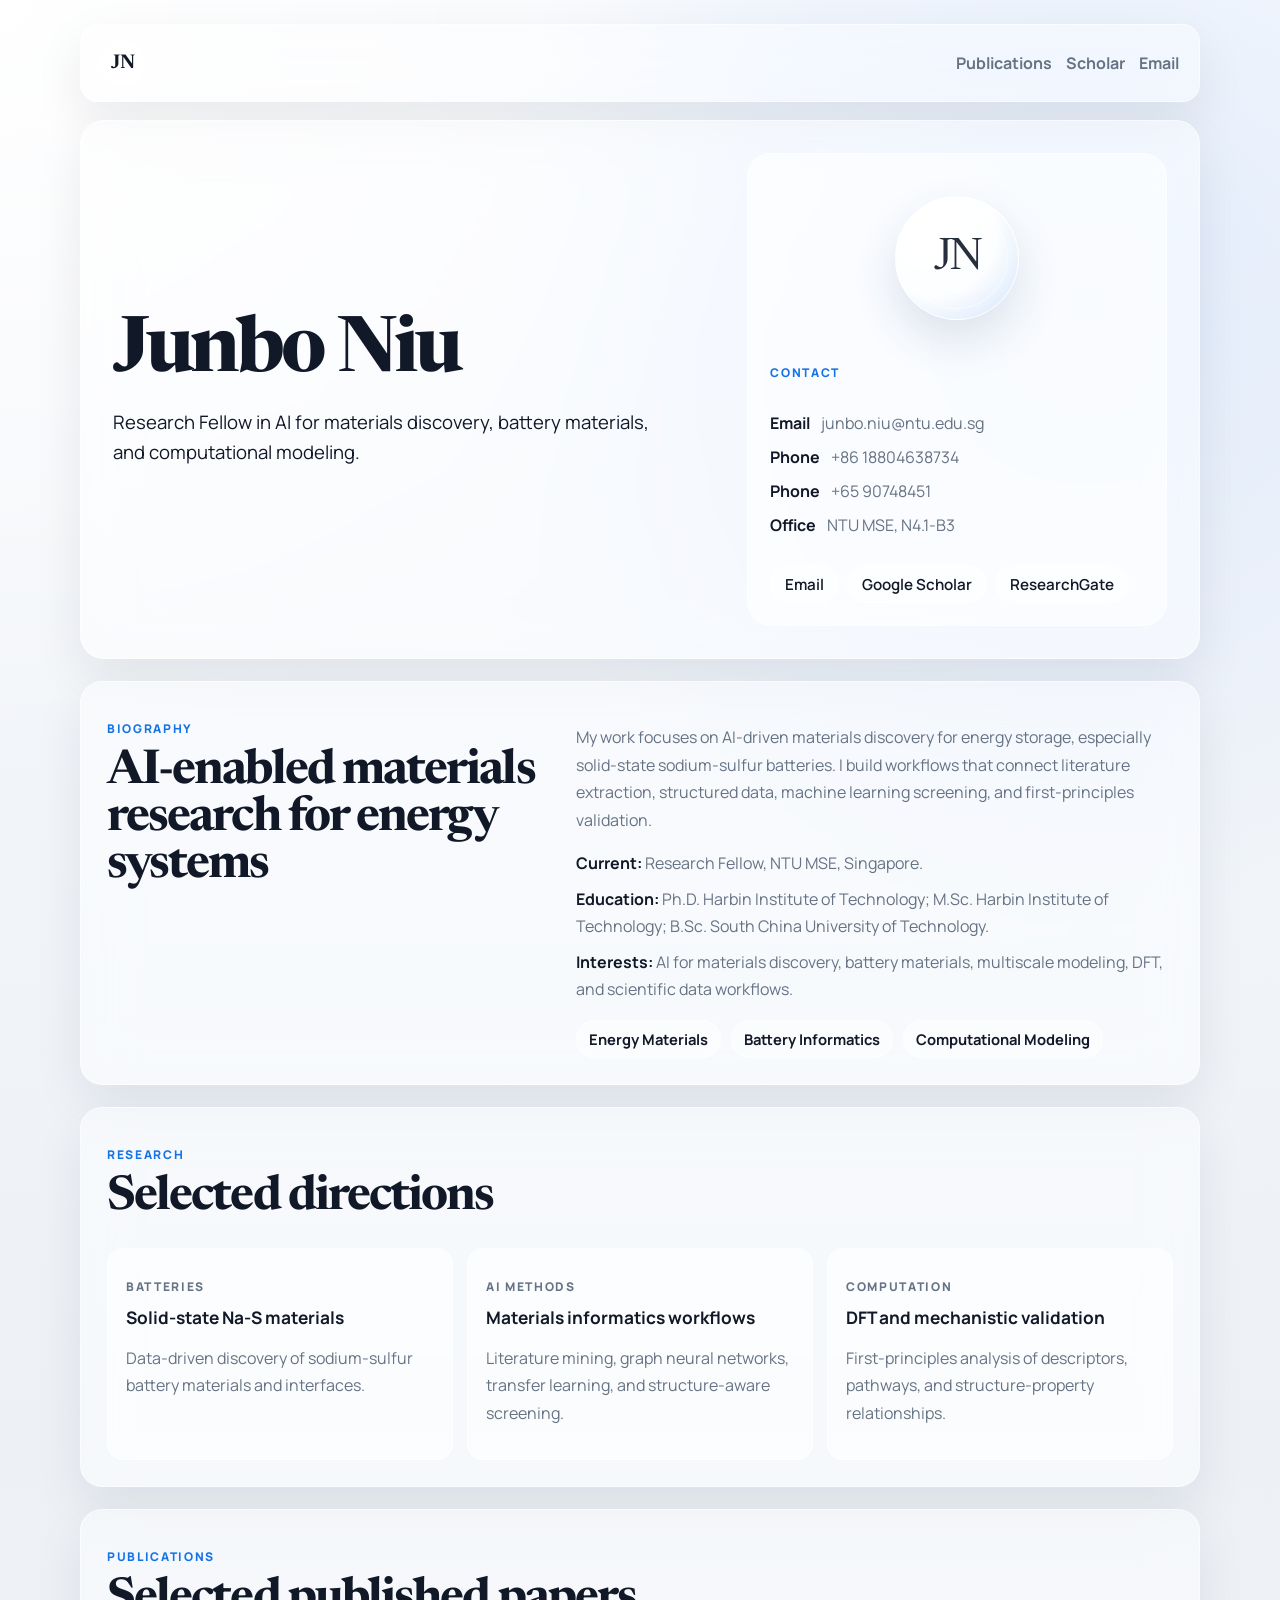
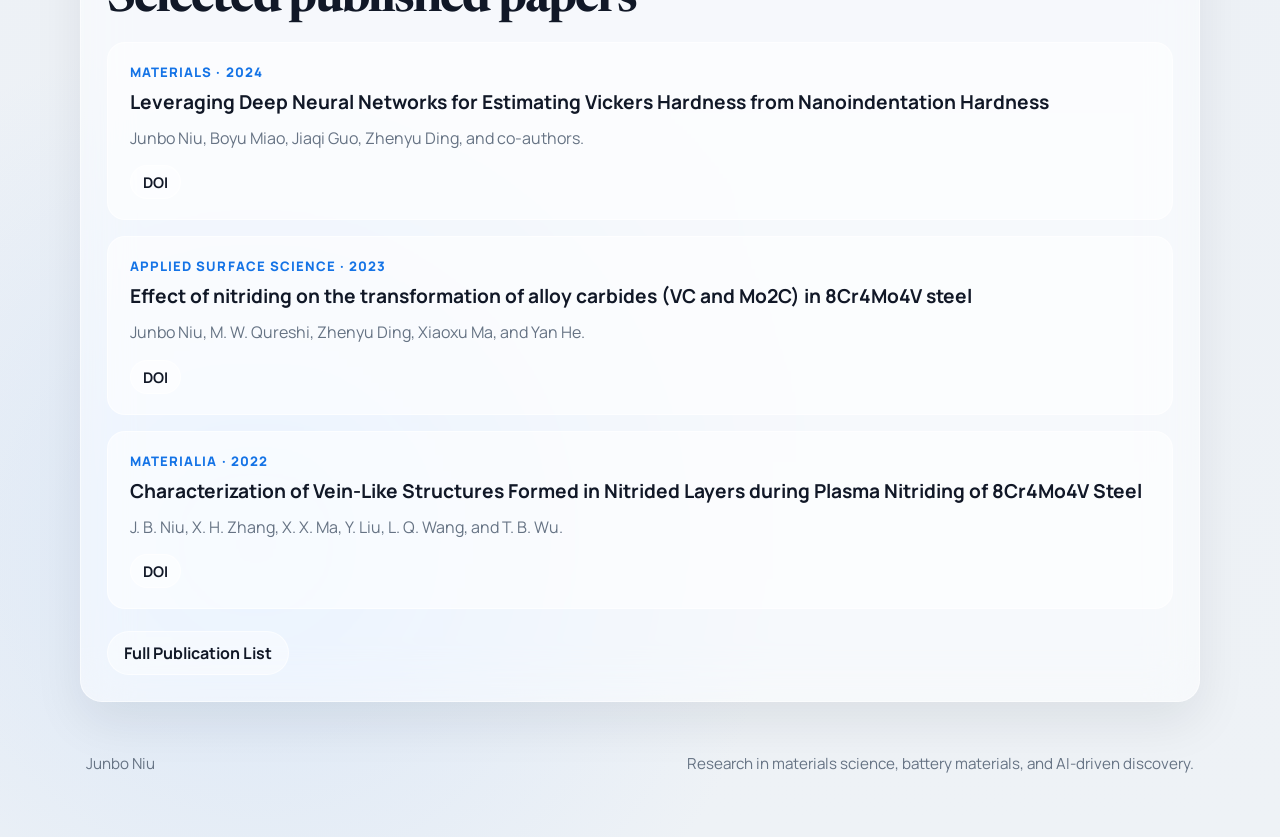
==== index.html @ 0196bc5e "Initial homepage site" ====
<!doctype html>
<html lang="en">
  <head>
    <meta charset="UTF-8" />
    <meta name="viewport" content="width=device-width, initial-scale=1.0" />
    <title>Junbo Niu</title>
    <meta
      name="description"
      content="Junbo Niu is a materials researcher working on AI for materials discovery, battery materials, multiscale modeling, and data-driven scientific workflows."
    />
    <link rel="preconnect" href="https://fonts.googleapis.com" />
    <link rel="preconnect" href="https://fonts.gstatic.com" crossorigin />
    <link
      href="https://fonts.googleapis.com/css2?family=Manrope:wght@400;500;700;800&family=Newsreader:opsz,wght@6..72,500;6..72,700&display=swap"
      rel="stylesheet"
    />
    <link rel="stylesheet" href="styles.css" />
  </head>
  <body>
    <div class="page-shell">
      <nav class="topbar">
        <a href="index.html" class="brand" aria-label="Junbo Niu home">JN</a>
        <div class="topbar-links">
          <a href="publications.html">Publications</a>
          <a
            href="https://scholar.google.com/citations?user=FhTkiQkAAAAJ&hl=en"
            target="_blank"
            rel="noreferrer"
            >Scholar</a
          >
          <a href="mailto:junbo.niu@ntu.edu.sg">Email</a>
        </div>
      </nav>
      <header class="hero">
        <div class="hero-copy">
          <h1>Junbo Niu</h1>
          <p class="lede">
            Research Fellow in AI for materials discovery, battery materials,
            and computational modeling.
          </p>
        </div>
        <aside class="hero-card">
          <div class="avatar-glass">
            <div class="avatar-core">
              <span>JN</span>
            </div>
          </div>
          <p class="card-label">Contact</p>
          <div class="hero-facts">
            <p><strong>Email</strong> junbo.niu@ntu.edu.sg</p>
            <p><strong>Phone</strong> +86 18804638734</p>
            <p><strong>Phone</strong> +65 90748451</p>
            <p><strong>Office</strong> NTU MSE, N4.1-B3</p>
          </div>
          <div class="profile-links">
            <a href="mailto:junbo.niu@ntu.edu.sg">Email</a>
            <a
              href="https://scholar.google.com/citations?user=FhTkiQkAAAAJ&hl=en"
              target="_blank"
              rel="noreferrer"
              >Google Scholar</a
            >
            <a
              href="https://www.researchgate.net/profile/Niu-Junbo-2?ev=hdr_xprf"
              target="_blank"
              rel="noreferrer"
              >ResearchGate</a
            >
          </div>
        </aside>
      </header>

      <main>
        <section id="about" class="section two-column">
          <div>
            <p class="section-tag">Biography</p>
            <h2>AI-enabled materials research for energy systems</h2>
          </div>
          <div class="section-copy">
            <p>
              My work focuses on AI-driven materials discovery for energy
              storage, especially solid-state sodium-sulfur batteries. I build
              workflows that connect literature extraction, structured data,
              machine learning screening, and first-principles validation.
            </p>
            <div class="profile-summary inline-profile">
              <p>
                <strong>Current:</strong> Research Fellow, NTU MSE, Singapore.
              </p>
              <p>
                <strong>Education:</strong> Ph.D. Harbin Institute of
                Technology; M.Sc. Harbin Institute of Technology; B.Sc. South
                China University of Technology.
              </p>
              <p>
                <strong>Interests:</strong> AI for materials discovery, battery
                materials, multiscale modeling, DFT, and scientific data
                workflows.
              </p>
            </div>
            <div class="mini-facts">
              <span>Energy Materials</span>
              <span>Battery Informatics</span>
              <span>Computational Modeling</span>
            </div>
          </div>
        </section>

        <section id="work" class="section">
          <div class="section-heading">
            <div>
              <p class="section-tag">Research</p>
              <h2>Selected directions</h2>
            </div>
          </div>
          <div class="research-grid">
            <article class="research-card">
              <p class="timeline-label">Batteries</p>
              <h3>Solid-state Na-S materials</h3>
              <p>
                Data-driven discovery of sodium-sulfur battery materials and
                interfaces.
              </p>
            </article>
            <article class="research-card">
              <p class="timeline-label">AI Methods</p>
              <h3>Materials informatics workflows</h3>
              <p>
                Literature mining, graph neural networks, transfer learning,
                and structure-aware screening.
              </p>
            </article>
            <article class="research-card">
              <p class="timeline-label">Computation</p>
              <h3>DFT and mechanistic validation</h3>
              <p>
                First-principles analysis of descriptors, pathways, and
                structure-property relationships.
              </p>
            </article>
          </div>
        </section>

        <section class="section">
          <p class="section-tag">Publications</p>
          <h2>Selected published papers</h2>
          <div class="publication-list">
            <article class="publication-item">
              <p class="publication-meta">Materials · 2024</p>
              <h3>
                Leveraging Deep Neural Networks for Estimating Vickers Hardness
                from Nanoindentation Hardness
              </h3>
              <p class="publication-authors">
                Junbo Niu, Boyu Miao, Jiaqi Guo, Zhenyu Ding, and co-authors.
              </p>
              <div class="paper-links">
                <a
                  href="https://doi.org/10.3390/ma17010148"
                  target="_blank"
                  rel="noreferrer"
                  >DOI</a
                >
              </div>
            </article>
            <article class="publication-item">
              <p class="publication-meta">Applied Surface Science · 2023</p>
              <h3>
                Effect of nitriding on the transformation of alloy carbides
                (VC and Mo2C) in 8Cr4Mo4V steel
              </h3>
              <p class="publication-authors">
                Junbo Niu, M. W. Qureshi, Zhenyu Ding, Xiaoxu Ma, and Yan He.
              </p>
              <div class="paper-links">
                <a
                  href="https://doi.org/10.1016/j.apsusc.2022.155561"
                  target="_blank"
                  rel="noreferrer"
                  >DOI</a
                >
              </div>
            </article>
            <article class="publication-item">
              <p class="publication-meta">Materialia · 2022</p>
              <h3>
                Characterization of Vein-Like Structures Formed in Nitrided
                Layers during Plasma Nitriding of 8Cr4Mo4V Steel
              </h3>
              <p class="publication-authors">
                J. B. Niu, X. H. Zhang, X. X. Ma, Y. Liu, L. Q. Wang, and T. B.
                Wu.
              </p>
              <div class="paper-links">
                <a
                  href="https://doi.org/10.1016/j.mtla.2022.101378"
                  target="_blank"
                  rel="noreferrer"
                  >DOI</a
                >
              </div>
            </article>
          </div>
          <div class="section-actions">
            <a href="publications.html" class="button secondary">Full Publication List</a>
          </div>
        </section>

      </main>

      <footer class="site-footer">
        <p>Junbo Niu</p>
        <p>
          Research in materials science, battery materials, and AI-driven
          discovery.
        </p>
      </footer>
    </div>
  </body>
</html>
---- styles.css ----
:root {
  --bg: #eef2f6;
  --panel: rgba(255, 255, 255, 0.5);
  --card: rgba(255, 255, 255, 0.58);
  --ink: #111827;
  --muted: #667384;
  --accent: #1473e6;
  --accent-soft: rgba(20, 115, 230, 0.12);
  --line: rgba(255, 255, 255, 0.56);
  --shadow: 0 20px 50px rgba(15, 23, 42, 0.08);
}

* {
  box-sizing: border-box;
}

html {
  scroll-behavior: smooth;
}

body {
  margin: 0;
  color: var(--ink);
  font-family: "Manrope", sans-serif;
  background:
    radial-gradient(circle at top left, rgba(255, 255, 255, 0.96), transparent 28%),
    radial-gradient(circle at 85% 12%, rgba(125, 175, 255, 0.16), transparent 26%),
    radial-gradient(circle at 20% 88%, rgba(200, 220, 247, 0.5), transparent 22%),
    linear-gradient(180deg, #f7f9fc, #edf1f6 58%, #eef2f6);
}

.page-shell {
  width: min(1120px, calc(100% - 32px));
  margin: 24px auto 48px;
}

.topbar {
  display: flex;
  align-items: center;
  justify-content: space-between;
  gap: 18px;
  padding: 16px 20px;
  margin-bottom: 18px;
  border: 1px solid var(--line);
  border-radius: 18px;
  background: rgba(255, 255, 255, 0.42);
  backdrop-filter: blur(24px) saturate(140%);
  -webkit-backdrop-filter: blur(24px) saturate(140%);
  box-shadow: var(--shadow);
}

.brand {
  color: var(--ink);
  text-decoration: none;
  font-family: "Newsreader", serif;
  display: inline-flex;
  align-items: center;
  justify-content: center;
  width: 44px;
  height: 44px;
  border-radius: 999px;
  font-size: 1.25rem;
  font-weight: 700;
  background: rgba(255, 255, 255, 0.56);
  border: 1px solid rgba(255, 255, 255, 0.68);
}

.topbar-links {
  display: flex;
  flex-wrap: wrap;
  gap: 14px;
}

.topbar-links a {
  color: var(--muted);
  text-decoration: none;
  font-weight: 700;
  transition: color 140ms ease;
}

.topbar-links a:hover {
  color: var(--ink);
}

.hero,
.section,
.contact-panel {
  border: 1px solid var(--line);
  background: var(--panel);
  backdrop-filter: blur(24px) saturate(140%);
  -webkit-backdrop-filter: blur(24px) saturate(140%);
  box-shadow: var(--shadow);
}

.hero {
  display: grid;
  grid-template-columns: 1.2fr 0.82fr;
  gap: 20px;
  padding: 32px;
  border-radius: 24px;
  min-height: 320px;
}

.compact-hero {
  grid-template-columns: 1fr;
  min-height: auto;
}

.hero-copy {
  align-self: center;
}

.hero-note {
  margin: 14px 0 0;
  color: var(--muted);
  line-height: 1.7;
}

.hero-facts {
  display: grid;
  gap: 10px;
  margin-top: 6px;
}

.hero-facts p {
  margin: 0;
  color: var(--muted);
  line-height: 1.5;
}

.hero-facts strong {
  color: var(--ink);
  font-weight: 700;
  margin-right: 8px;
}

.eyebrow,
.section-tag,
.card-label,
.timeline-label {
  text-transform: uppercase;
  letter-spacing: 0.14em;
  font-size: 0.75rem;
  font-weight: 800;
  color: var(--accent);
}

h1,
h2,
h3 {
  margin: 0;
}

h1,
h2 {
  font-family: "Newsreader", serif;
  line-height: 0.98;
}

h1 {
  font-size: clamp(3rem, 6vw, 4.8rem);
  margin-top: 4px;
  letter-spacing: -0.045em;
}

h2 {
  font-size: clamp(1.9rem, 4vw, 3rem);
  letter-spacing: -0.04em;
}

h3 {
  font-size: 1.2rem;
  margin-bottom: 10px;
}

.lede {
  max-width: 560px;
  margin: 16px 0 0;
  font-size: clamp(1.02rem, 1.9vw, 1.16rem);
  line-height: 1.62;
}

.summary,
.section-copy p,
.research-card p,
.card p,
.contact-panel p {
  color: var(--muted);
  line-height: 1.72;
}

.hero-actions {
  display: flex;
  flex-wrap: wrap;
  gap: 12px;
  margin-top: 24px;
}

.button {
  display: inline-flex;
  align-items: center;
  justify-content: center;
  min-height: 44px;
  padding: 0 16px;
  border-radius: 999px;
  text-decoration: none;
  font-weight: 700;
  border: 1px solid transparent;
  transition: transform 140ms ease, background 140ms ease, border-color 140ms ease;
}

.button:hover {
  transform: translateY(-1px);
}

.button.primary {
  color: white;
  background: rgba(17, 24, 39, 0.92);
}

.button.secondary {
  color: var(--ink);
  background: rgba(255, 255, 255, 0.44);
  border-color: rgba(255, 255, 255, 0.62);
}

.profile-links,
.contact-links {
  display: flex;
  flex-wrap: wrap;
  gap: 8px;
  margin-top: 16px;
}

.profile-links a,
.contact-links a {
  display: inline-flex;
  align-items: center;
  justify-content: center;
  min-height: 38px;
  padding: 0 14px;
  border-radius: 999px;
  color: var(--ink);
  text-decoration: none;
  font-weight: 600;
  background: rgba(255, 255, 255, 0.48);
  border: 1px solid rgba(255, 255, 255, 0.62);
  font-size: 0.95rem;
}

.hero-card,
.card,
.contact-panel {
  border-radius: 24px;
}

.hero-card {
  align-self: stretch;
  padding: 22px;
  border: 1px solid rgba(255, 255, 255, 0.62);
  background: var(--card);
  display: flex;
  flex-direction: column;
  justify-content: center;
  gap: 12px;
}

.hero-card ul {
  margin: 18px 0 0;
  padding-left: 18px;
  line-height: 1.9;
  color: var(--muted);
}

.avatar-glass {
  display: grid;
  place-items: center;
  min-height: 164px;
}

.avatar-core {
  position: relative;
  display: grid;
  place-items: center;
  width: 124px;
  height: 124px;
  border-radius: 50%;
  background:
    radial-gradient(circle at 30% 30%, rgba(255, 255, 255, 0.92), rgba(255, 255, 255, 0.26) 52%, rgba(20, 115, 230, 0.18)),
    linear-gradient(180deg, rgba(255, 255, 255, 0.7), rgba(255, 255, 255, 0.2));
  border: 1px solid rgba(255, 255, 255, 0.75);
  box-shadow:
    inset 0 1px 0 rgba(255, 255, 255, 0.85),
    0 20px 45px rgba(35, 71, 122, 0.14);
}

.avatar-core::after {
  content: "";
  position: absolute;
  inset: 10px;
  border-radius: 50%;
  border: 1px solid rgba(255, 255, 255, 0.55);
}

.avatar-core span {
  position: relative;
  z-index: 1;
  font-family: "Newsreader", serif;
  font-size: 2.8rem;
  letter-spacing: -0.06em;
  color: rgba(17, 24, 39, 0.9);
}

.section {
  margin-top: 22px;
  padding: 26px;
  border-radius: 22px;
}

.two-column {
  display: grid;
  grid-template-columns: 0.85fr 1.15fr;
  gap: 28px;
}

.grid.cards {
  display: grid;
  grid-template-columns: repeat(3, minmax(0, 1fr));
  gap: 18px;
  margin-top: 24px;
}

.card {
  padding: 20px;
  background: var(--card);
  border: 1px solid rgba(255, 255, 255, 0.62);
  box-shadow: inset 0 1px 0 rgba(255, 255, 255, 0.5);
}

.section-heading {
  margin-bottom: 26px;
}

.research-grid {
  display: grid;
  grid-template-columns: repeat(3, minmax(0, 1fr));
  gap: 14px;
}

.research-card {
  padding: 16px 18px;
  border-radius: 16px;
  border: 1px solid rgba(255, 255, 255, 0.62);
  background: var(--card);
}

.research-card h3 {
  font-size: 1.08rem;
  margin-bottom: 6px;
}

.research-card .timeline-label {
  margin-bottom: 8px;
}

.split-band {
  display: grid;
  grid-template-columns: 0.8fr 1.2fr;
  gap: 24px;
  align-items: start;
}

.compact-band h2 {
  max-width: 340px;
}

.keyword-cloud {
  display: flex;
  flex-wrap: wrap;
  gap: 10px;
}

.keyword-cloud span {
  padding: 10px 14px;
  border-radius: 999px;
  background: var(--card);
  border: 1px solid rgba(255, 255, 255, 0.62);
  color: var(--muted);
  font-weight: 700;
}

.mini-facts {
  display: flex;
  flex-wrap: wrap;
  gap: 10px;
  margin-top: 18px;
}

.mini-facts span {
  padding: 8px 12px;
  border-radius: 999px;
  background: rgba(255, 255, 255, 0.46);
  color: var(--ink);
  font-weight: 700;
  font-size: 0.92rem;
  border: 1px solid rgba(255, 255, 255, 0.62);
}

.publication-list {
  display: grid;
  gap: 16px;
  margin-top: 18px;
}

.publication-item {
  padding: 20px 22px;
  border-radius: 18px;
  border: 1px solid rgba(255, 255, 255, 0.62);
  background: var(--card);
}

.paper-links {
  display: flex;
  flex-wrap: wrap;
  gap: 10px;
  margin-top: 14px;
}

.paper-links a {
  display: inline-flex;
  align-items: center;
  min-height: 34px;
  padding: 0 12px;
  border-radius: 999px;
  background: rgba(255, 255, 255, 0.46);
  border: 1px solid rgba(255, 255, 255, 0.62);
  color: var(--ink);
  text-decoration: none;
  font-size: 0.92rem;
  font-weight: 700;
}

.detail-list {
  margin: 0;
  padding-left: 20px;
  color: var(--muted);
  line-height: 1.8;
}

.detail-list strong {
  color: var(--ink);
}

.profile-summary {
  max-width: 760px;
}

.inline-profile {
  margin-top: 16px;
}

.profile-summary p {
  margin: 0 0 10px;
  color: var(--muted);
  line-height: 1.65;
}

.profile-summary strong {
  color: var(--ink);
}

.publication-meta {
  margin: 0 0 8px;
  color: var(--accent);
  font-size: 0.82rem;
  font-weight: 800;
  letter-spacing: 0.08em;
  text-transform: uppercase;
}

.publication-authors {
  margin: 8px 0 0;
  color: var(--muted);
  line-height: 1.64;
}

.contact-panel {
  margin-top: 22px;
  padding: 26px;
}

.section-actions {
  margin-top: 22px;
}

.site-footer {
  display: flex;
  justify-content: space-between;
  gap: 20px;
  margin-top: 18px;
  padding: 18px 6px 0;
  color: var(--muted);
  font-size: 0.95rem;
}

@media (max-width: 860px) {
  .hero,
  .two-column,
  .split-band,
  .grid.cards,
  .research-grid {
    grid-template-columns: 1fr;
  }

  .topbar,
  .site-footer {
    flex-direction: column;
    align-items: flex-start;
  }

  .hero {
    padding: 24px;
  }

  .avatar-glass {
    min-height: 150px;
  }

  .avatar-core {
    width: 116px;
    height: 116px;
  }

  .section,
  .contact-panel {
    padding: 20px;
  }
}
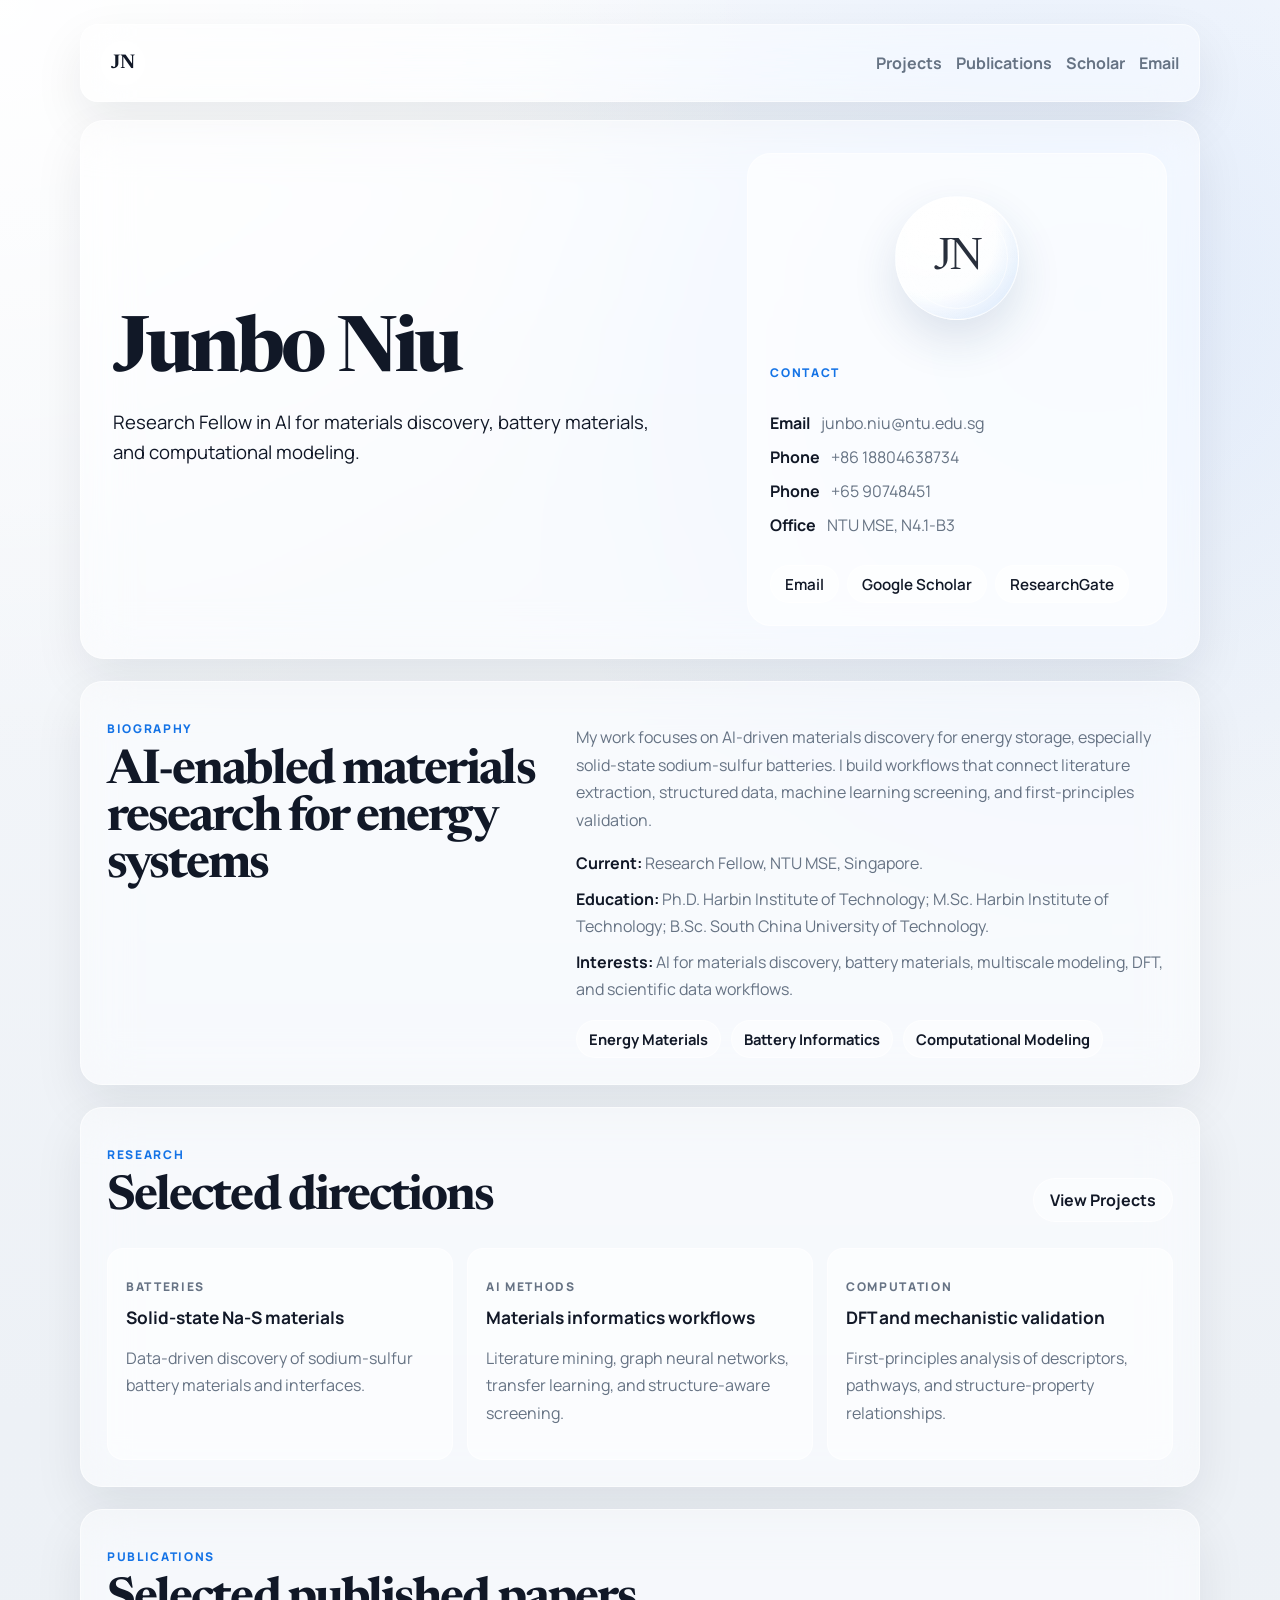
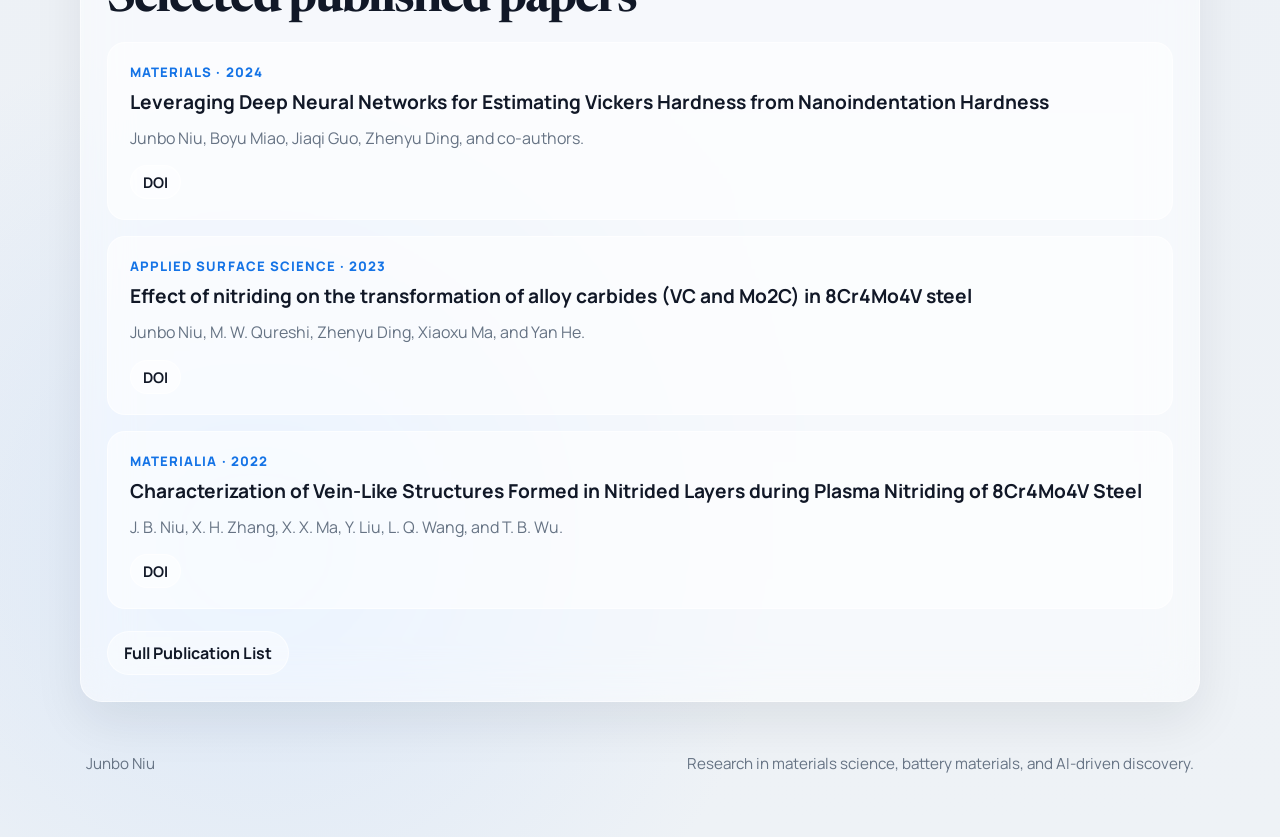
==== commit af75ff27: "Add projects page and favicon" ====
--- a/index.html
+++ b/index.html
@@ -8,6 +8,7 @@
       name="description"
       content="Junbo Niu is a materials researcher working on AI for materials discovery, battery materials, multiscale modeling, and data-driven scientific workflows."
     />
+    <link rel="icon" href="favicon.svg" type="image/svg+xml" />
     <link rel="preconnect" href="https://fonts.googleapis.com" />
     <link rel="preconnect" href="https://fonts.gstatic.com" crossorigin />
     <link
@@ -21,6 +22,7 @@
       <nav class="topbar">
         <a href="index.html" class="brand" aria-label="Junbo Niu home">JN</a>
         <div class="topbar-links">
+          <a href="projects.html">Projects</a>
           <a href="publications.html">Publications</a>
           <a
             href="https://scholar.google.com/citations?user=FhTkiQkAAAAJ&hl=en"
@@ -112,6 +114,7 @@
               <p class="section-tag">Research</p>
               <h2>Selected directions</h2>
             </div>
+            <a href="projects.html" class="button secondary">View Projects</a>
           </div>
           <div class="research-grid">
             <article class="research-card">
--- a/styles.css
+++ b/styles.css
@@ -338,6 +338,10 @@
 }
 
 .section-heading {
+  display: flex;
+  align-items: end;
+  justify-content: space-between;
+  gap: 18px;
   margin-bottom: 26px;
 }
 
@@ -451,6 +455,24 @@
   color: var(--ink);
 }
 
+.project-list {
+  display: grid;
+  gap: 16px;
+  margin-top: 12px;
+}
+
+.project-item {
+  padding: 22px;
+  border-radius: 18px;
+  border: 1px solid rgba(255, 255, 255, 0.62);
+  background: var(--card);
+}
+
+.project-item p {
+  color: var(--muted);
+  line-height: 1.7;
+}
+
 .profile-summary {
   max-width: 760px;
 }
@@ -518,6 +540,11 @@
     align-items: flex-start;
   }
 
+  .section-heading {
+    align-items: flex-start;
+    flex-direction: column;
+  }
+
   .hero {
     padding: 24px;
   }
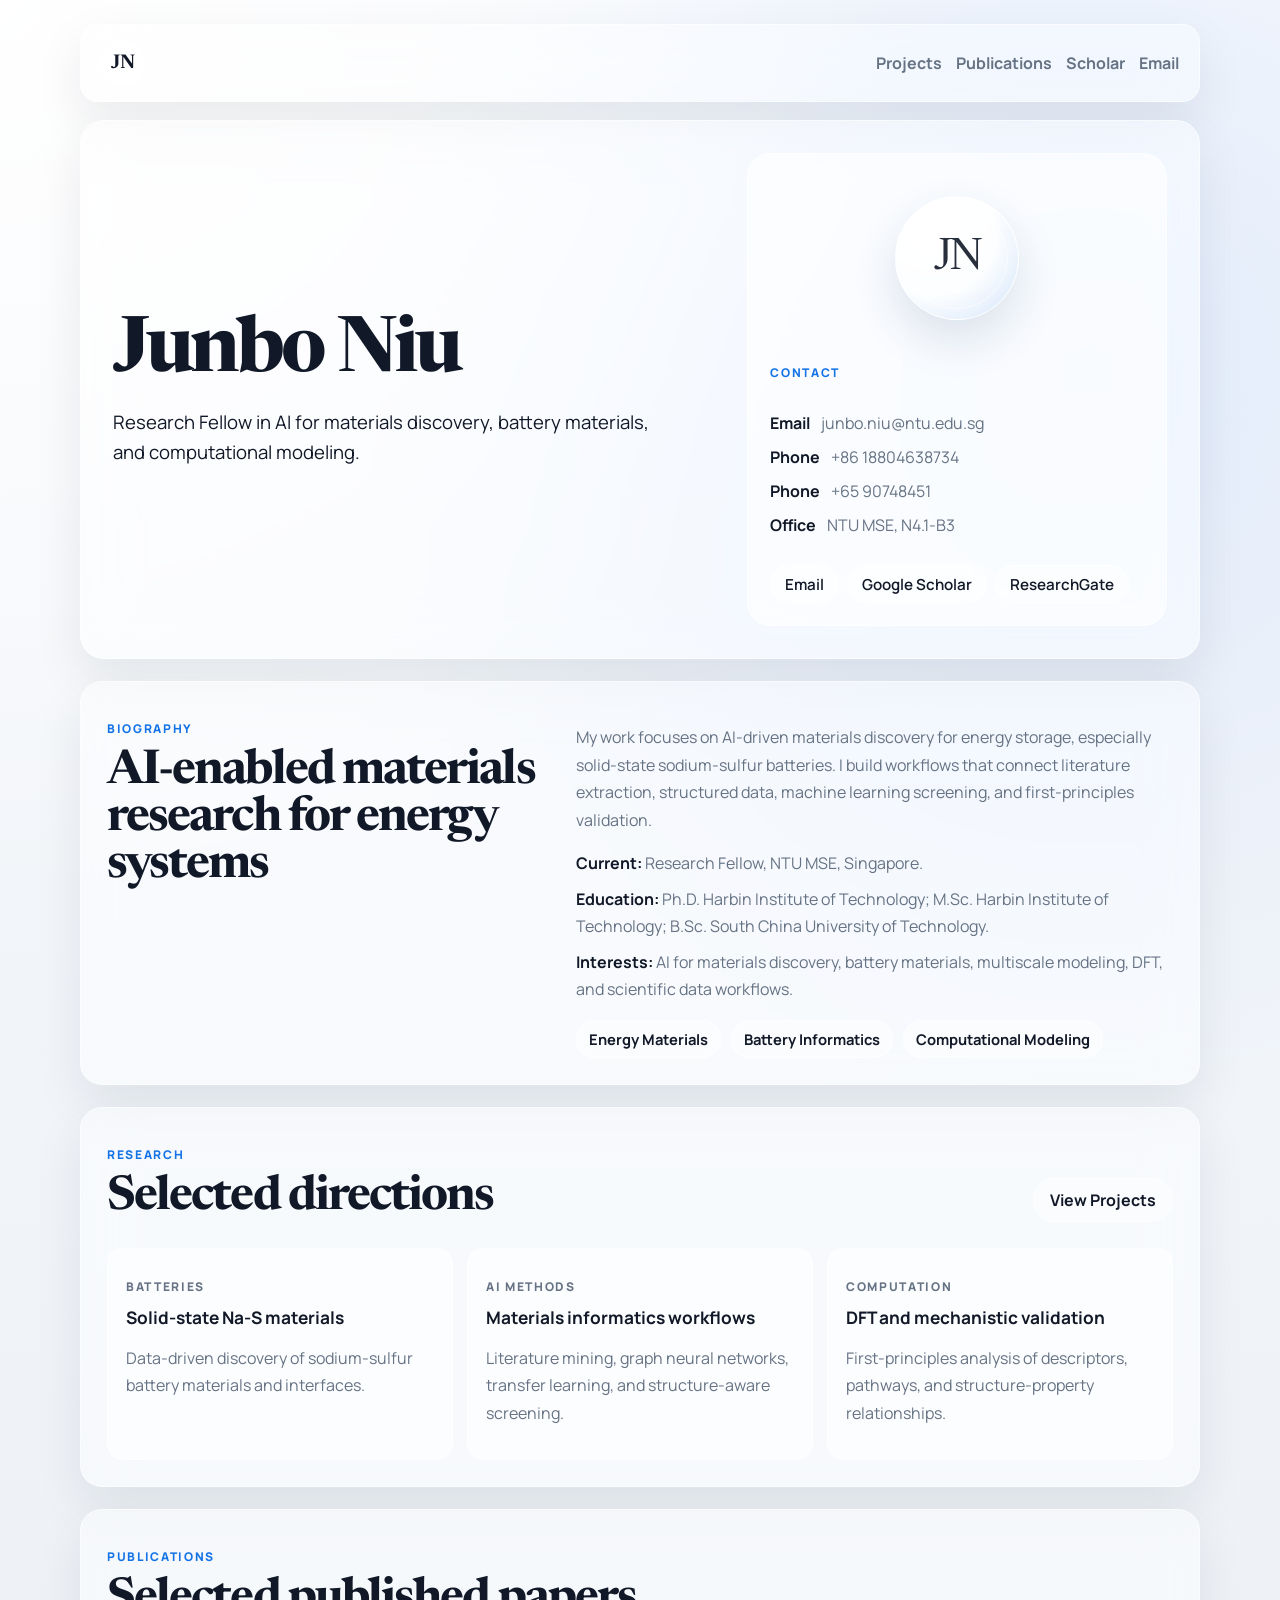
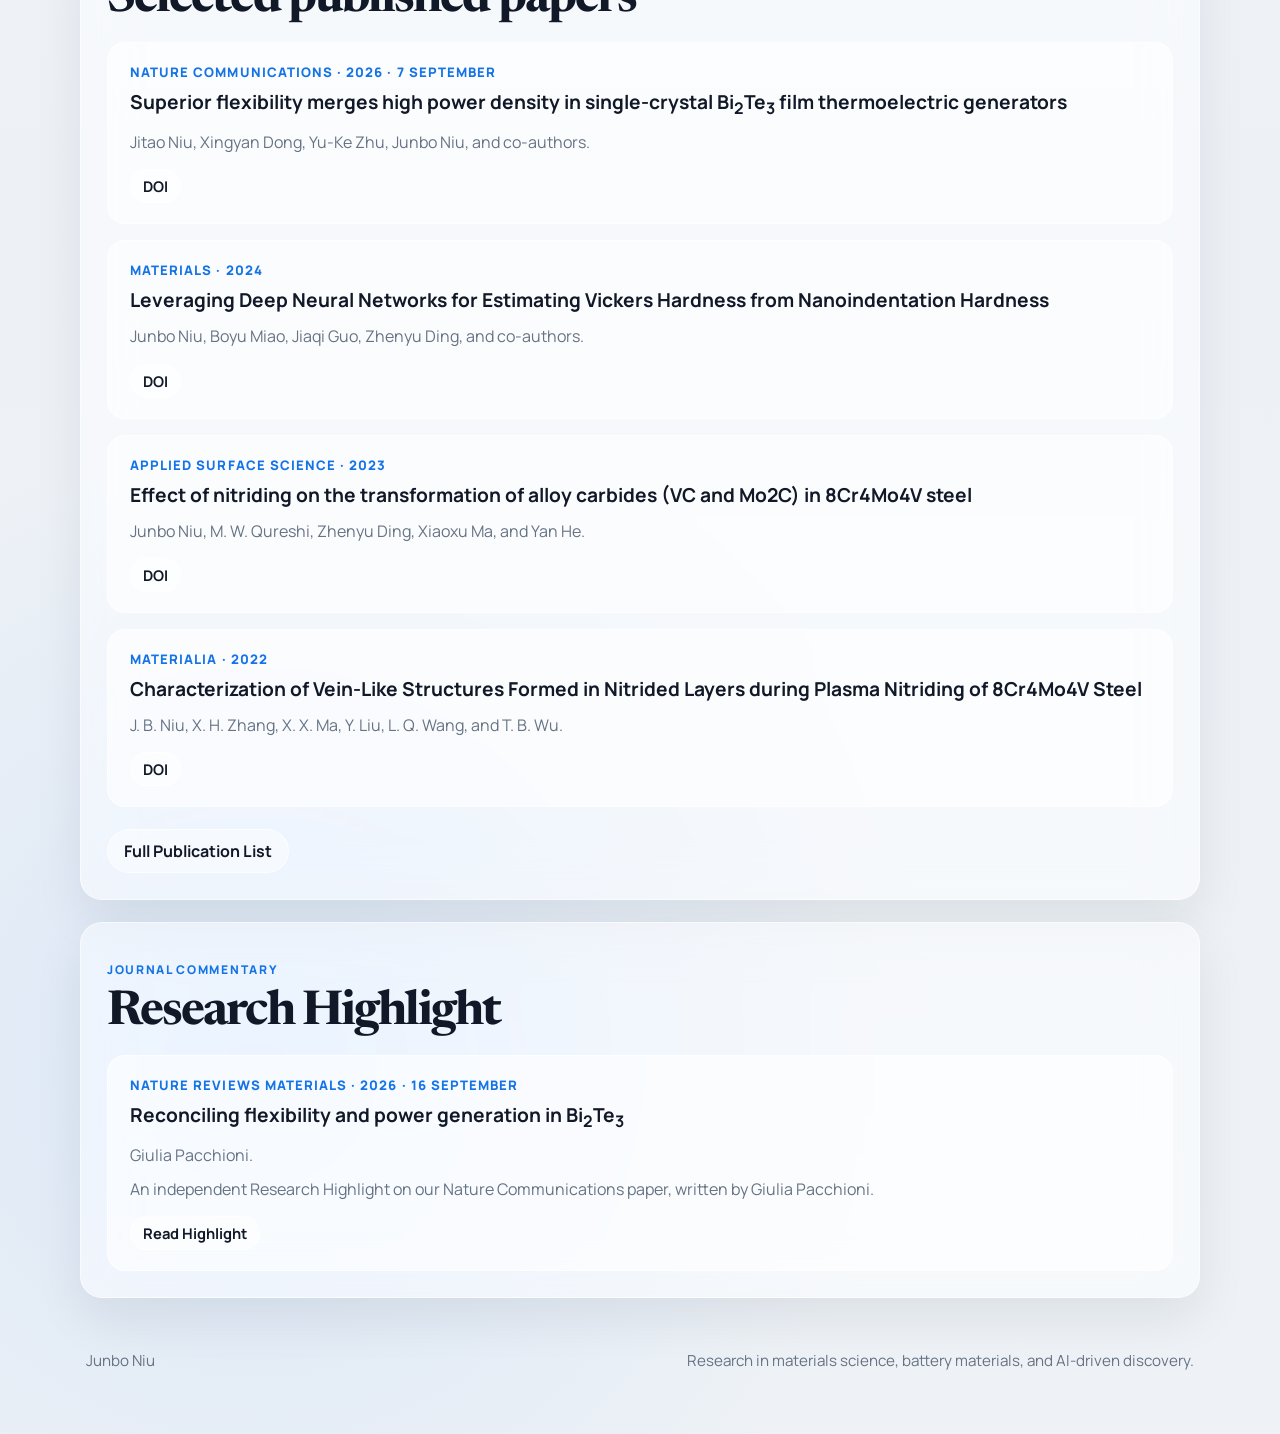
==== commit b1e9b4de: "docs: sync published Bi2Te3 paper metadata" ====
--- a/index.html
+++ b/index.html
@@ -149,6 +149,24 @@
           <h2>Selected published papers</h2>
           <div class="publication-list">
             <article class="publication-item">
+              <p class="publication-meta">Nature Communications · 2026 · 7 September</p>
+              <h3>
+                Superior flexibility merges high power density in single-crystal
+                Bi<sub>2</sub>Te<sub>3</sub> film thermoelectric generators
+              </h3>
+              <p class="publication-authors">
+                Jitao Niu, Xingyan Dong, Yu-Ke Zhu, Junbo Niu, and co-authors.
+              </p>
+              <div class="paper-links">
+                <a
+                  href="https://doi.org/10.1038/s41467-026-77574-1"
+                  target="_blank"
+                  rel="noreferrer"
+                  >DOI</a
+                >
+              </div>
+            </article>
+            <article class="publication-item">
               <p class="publication-meta">Materials · 2024</p>
               <h3>
                 Leveraging Deep Neural Networks for Estimating Vickers Hardness
@@ -206,6 +224,33 @@
           </div>
           <div class="section-actions">
             <a href="publications.html" class="button secondary">Full Publication List</a>
+          </div>
+        </section>
+
+        <section class="section">
+          <p class="section-tag">Journal Commentary</p>
+          <h2>Research Highlight</h2>
+          <div class="publication-list">
+            <article class="publication-item">
+              <p class="publication-meta">Nature Reviews Materials · 2026 · 16 September</p>
+              <h3>
+                Reconciling flexibility and power generation in
+                Bi<sub>2</sub>Te<sub>3</sub>
+              </h3>
+              <p class="publication-authors">Giulia Pacchioni.</p>
+              <p class="publication-authors">
+                An independent Research Highlight on our Nature Communications
+                paper, written by Giulia Pacchioni.
+              </p>
+              <div class="paper-links">
+                <a
+                  href="https://doi.org/10.1038/s41578-026-00966-8"
+                  target="_blank"
+                  rel="noreferrer"
+                  >Read Highlight</a
+                >
+              </div>
+            </article>
           </div>
         </section>
 
@@ -219,5 +264,10 @@
         </p>
       </footer>
     </div>
+    <script
+      data-goatcounter="https://simonniu.goatcounter.com/count"
+      async
+      src="//gc.zgo.at/count.js"
+    ></script>
   </body>
 </html>
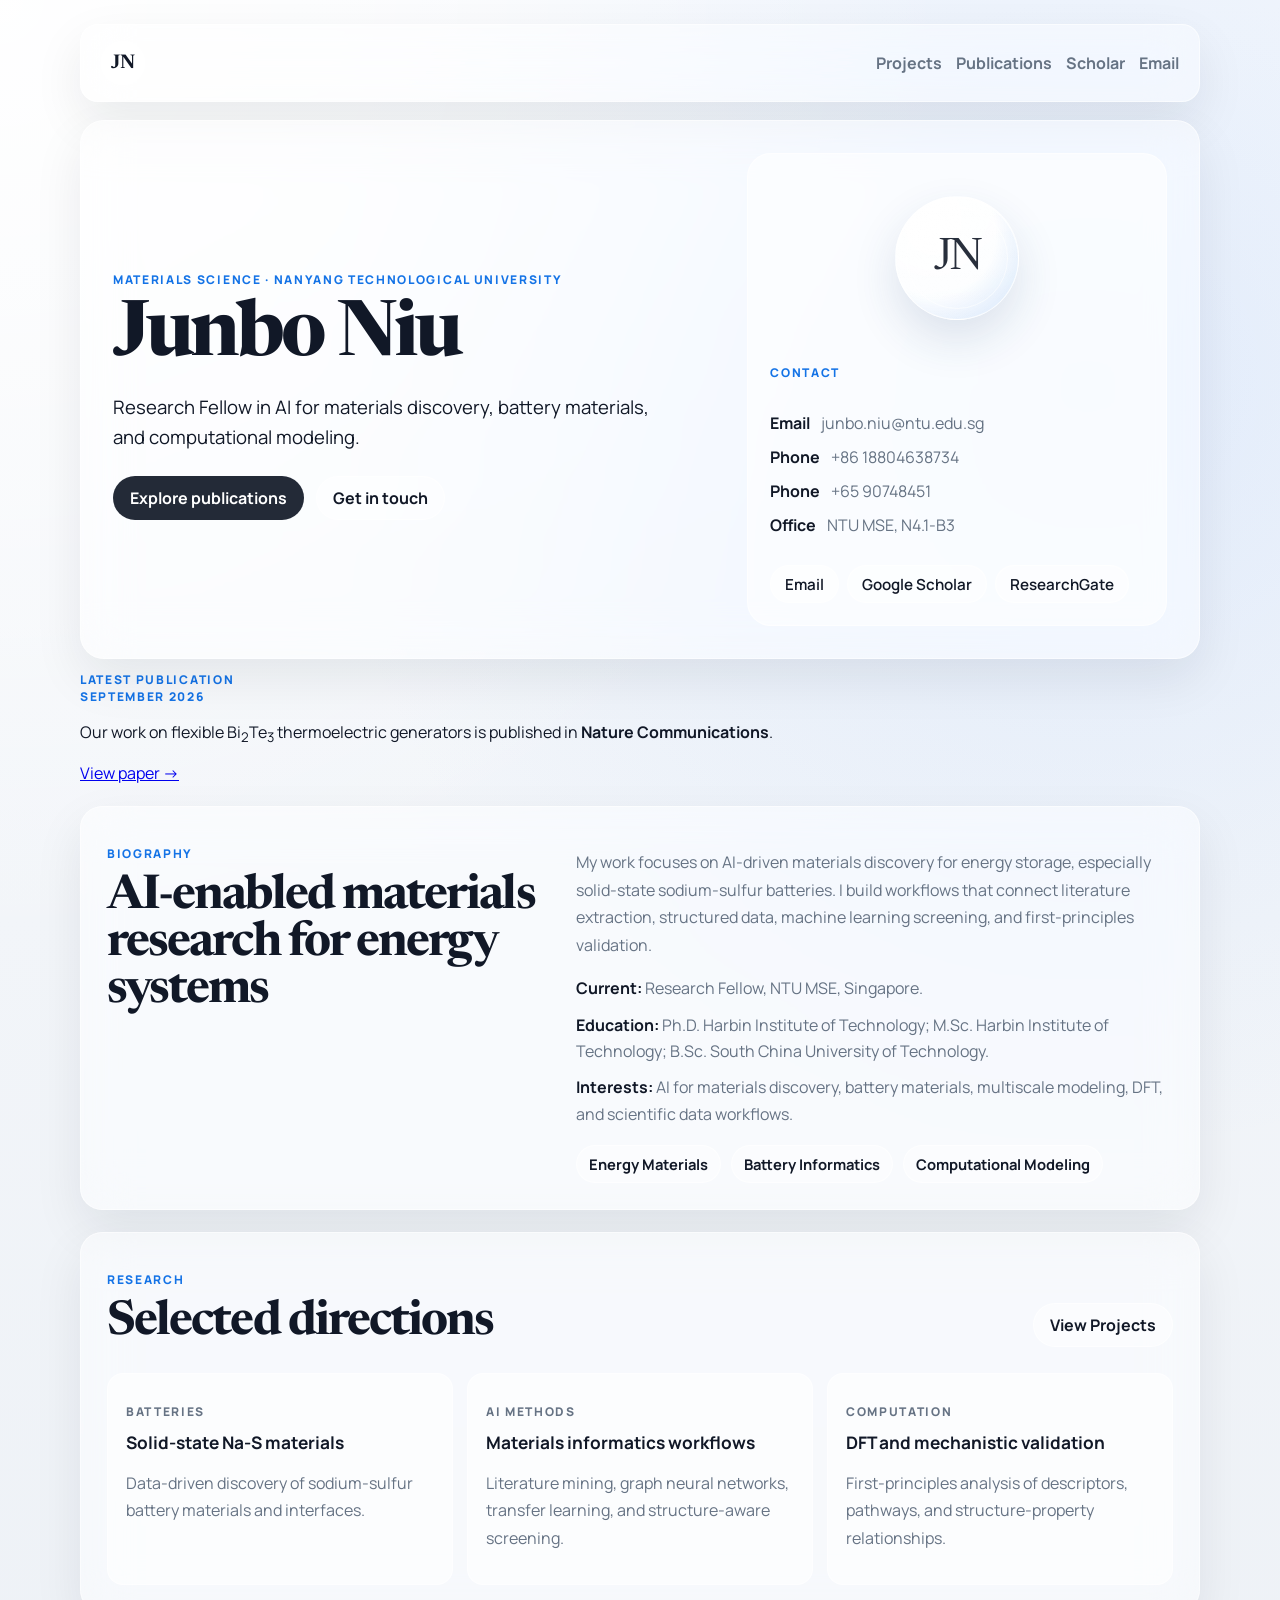
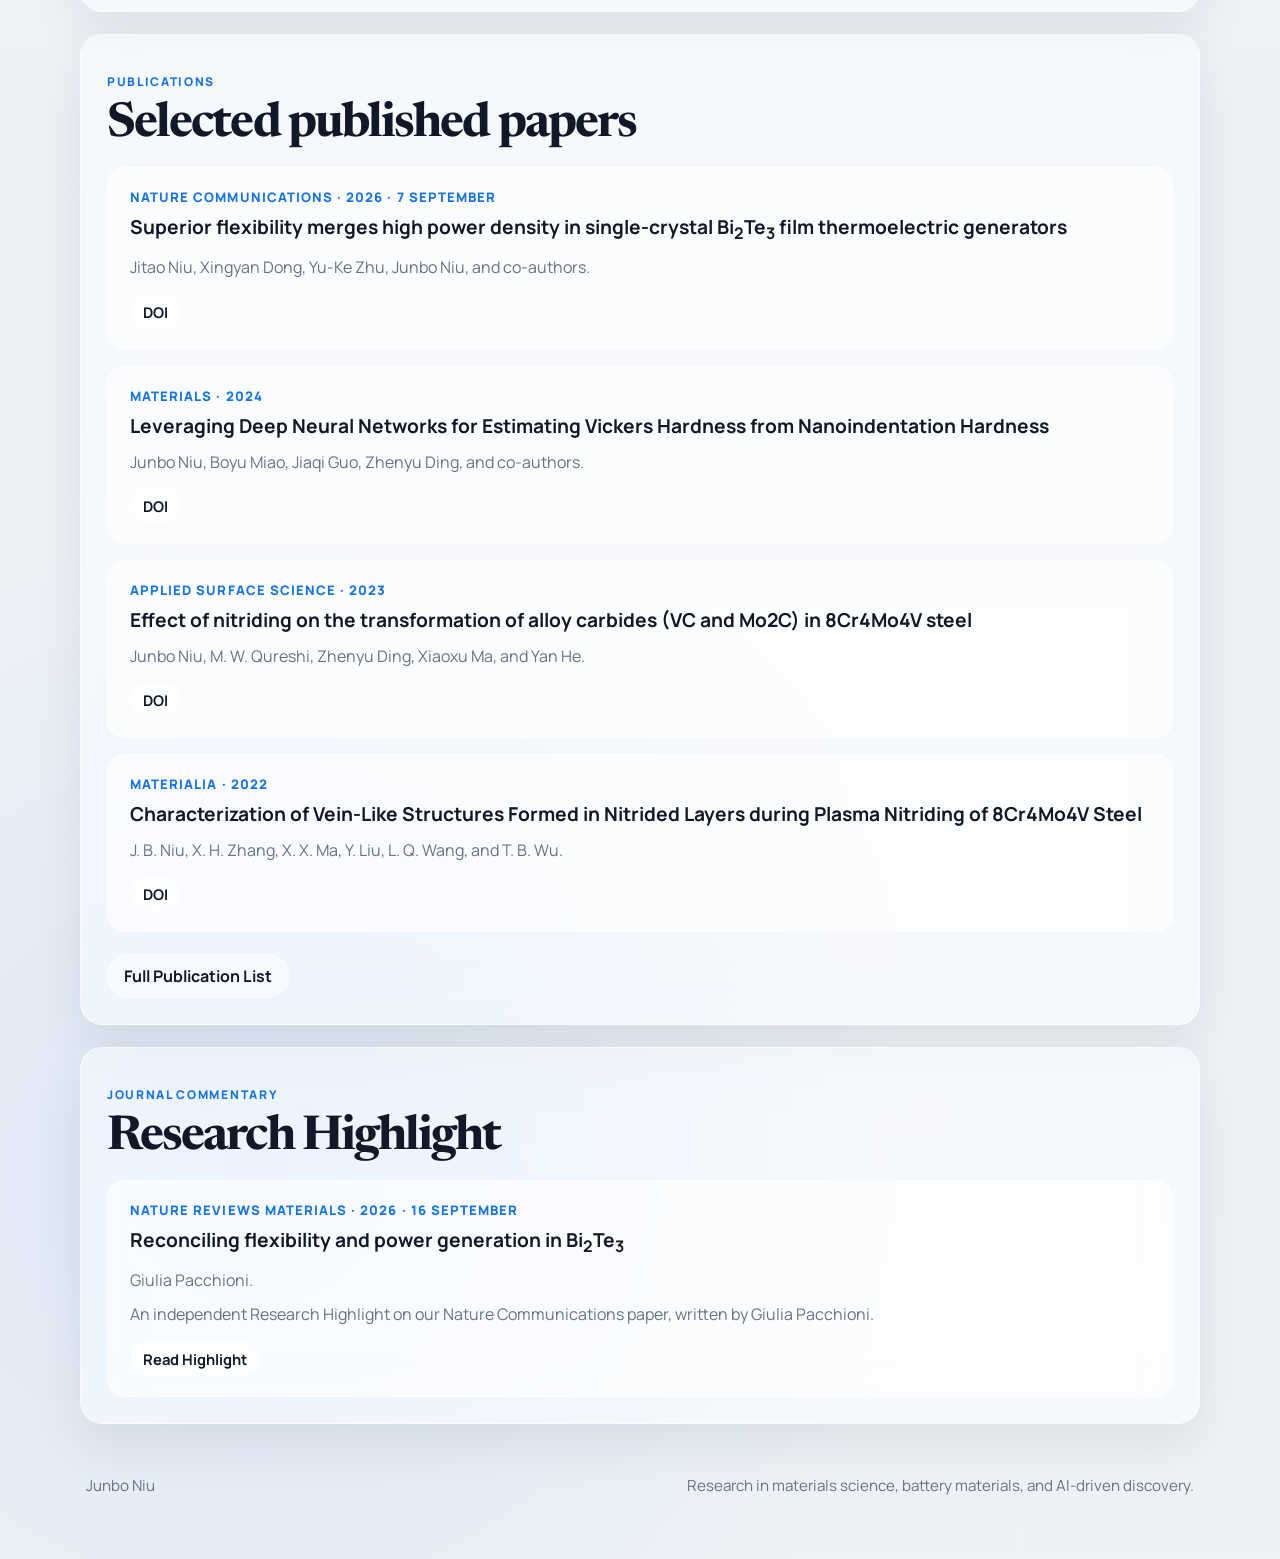
==== commit 419253a6: "style: simplify academic layout and feature latest paper" ====
--- a/index.html
+++ b/index.html
@@ -35,11 +35,16 @@
       </nav>
       <header class="hero">
         <div class="hero-copy">
+          <p class="eyebrow">Materials science · Nanyang Technological University</p>
           <h1>Junbo Niu</h1>
           <p class="lede">
             Research Fellow in AI for materials discovery, battery materials,
             and computational modeling.
           </p>
+          <div class="hero-actions">
+            <a href="publications.html" class="button primary">Explore publications</a>
+            <a href="mailto:junbo.niu@ntu.edu.sg" class="button secondary">Get in touch</a>
+          </div>
         </div>
         <aside class="hero-card">
           <div class="avatar-glass">
@@ -73,6 +78,11 @@
       </header>
 
       <main>
+        <aside class="latest-update" aria-label="Latest publication">
+          <p class="section-tag">Latest publication<br />September 2026</p>
+          <p>Our work on flexible Bi<sub>2</sub>Te<sub>3</sub> thermoelectric generators is published in <strong>Nature Communications</strong>.</p>
+          <a href="publications.html#bi2te3-2026">View paper &rarr;</a>
+        </aside>
         <section id="about" class="section two-column">
           <div>
             <p class="section-tag">Biography</p>
@@ -148,7 +158,7 @@
           <p class="section-tag">Publications</p>
           <h2>Selected published papers</h2>
           <div class="publication-list">
-            <article class="publication-item">
+            <article class="publication-item" id="bi2te3-2026">
               <p class="publication-meta">Nature Communications · 2026 · 7 September</p>
               <h3>
                 Superior flexibility merges high power density in single-crystal
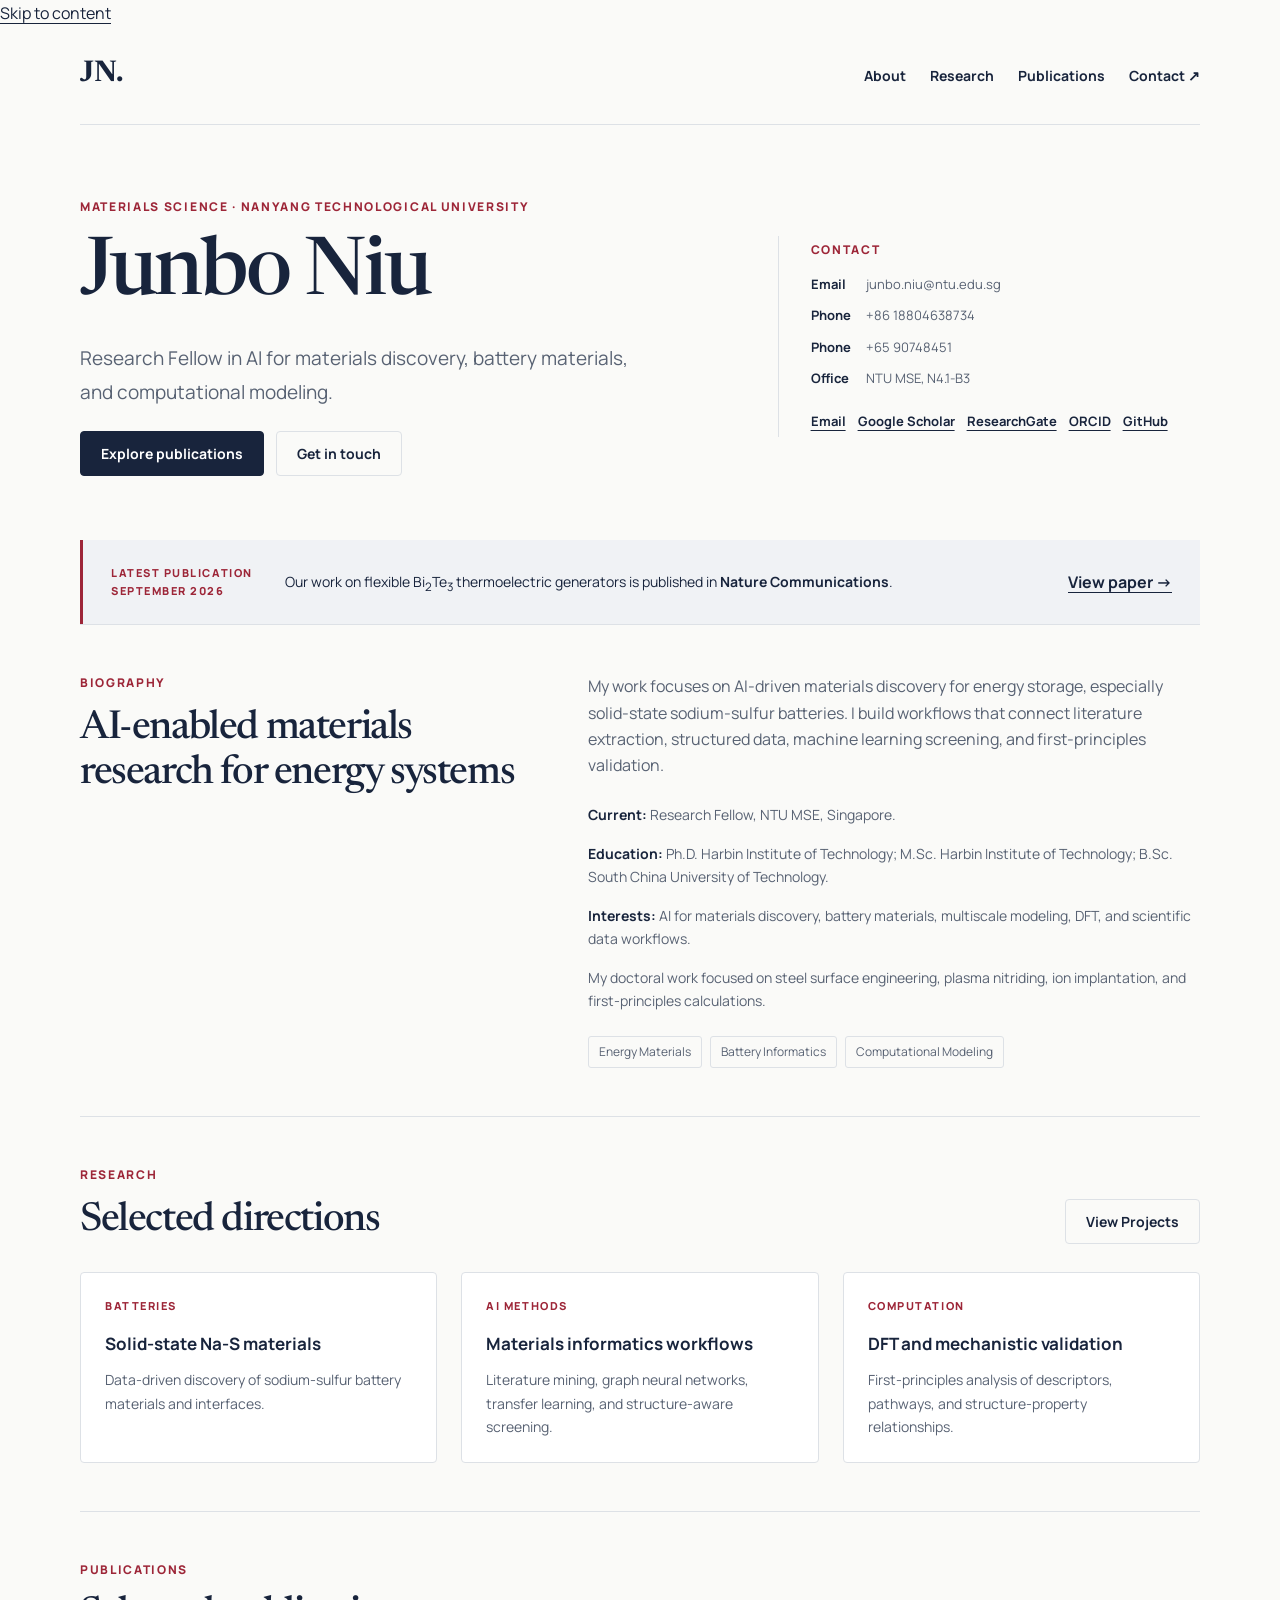
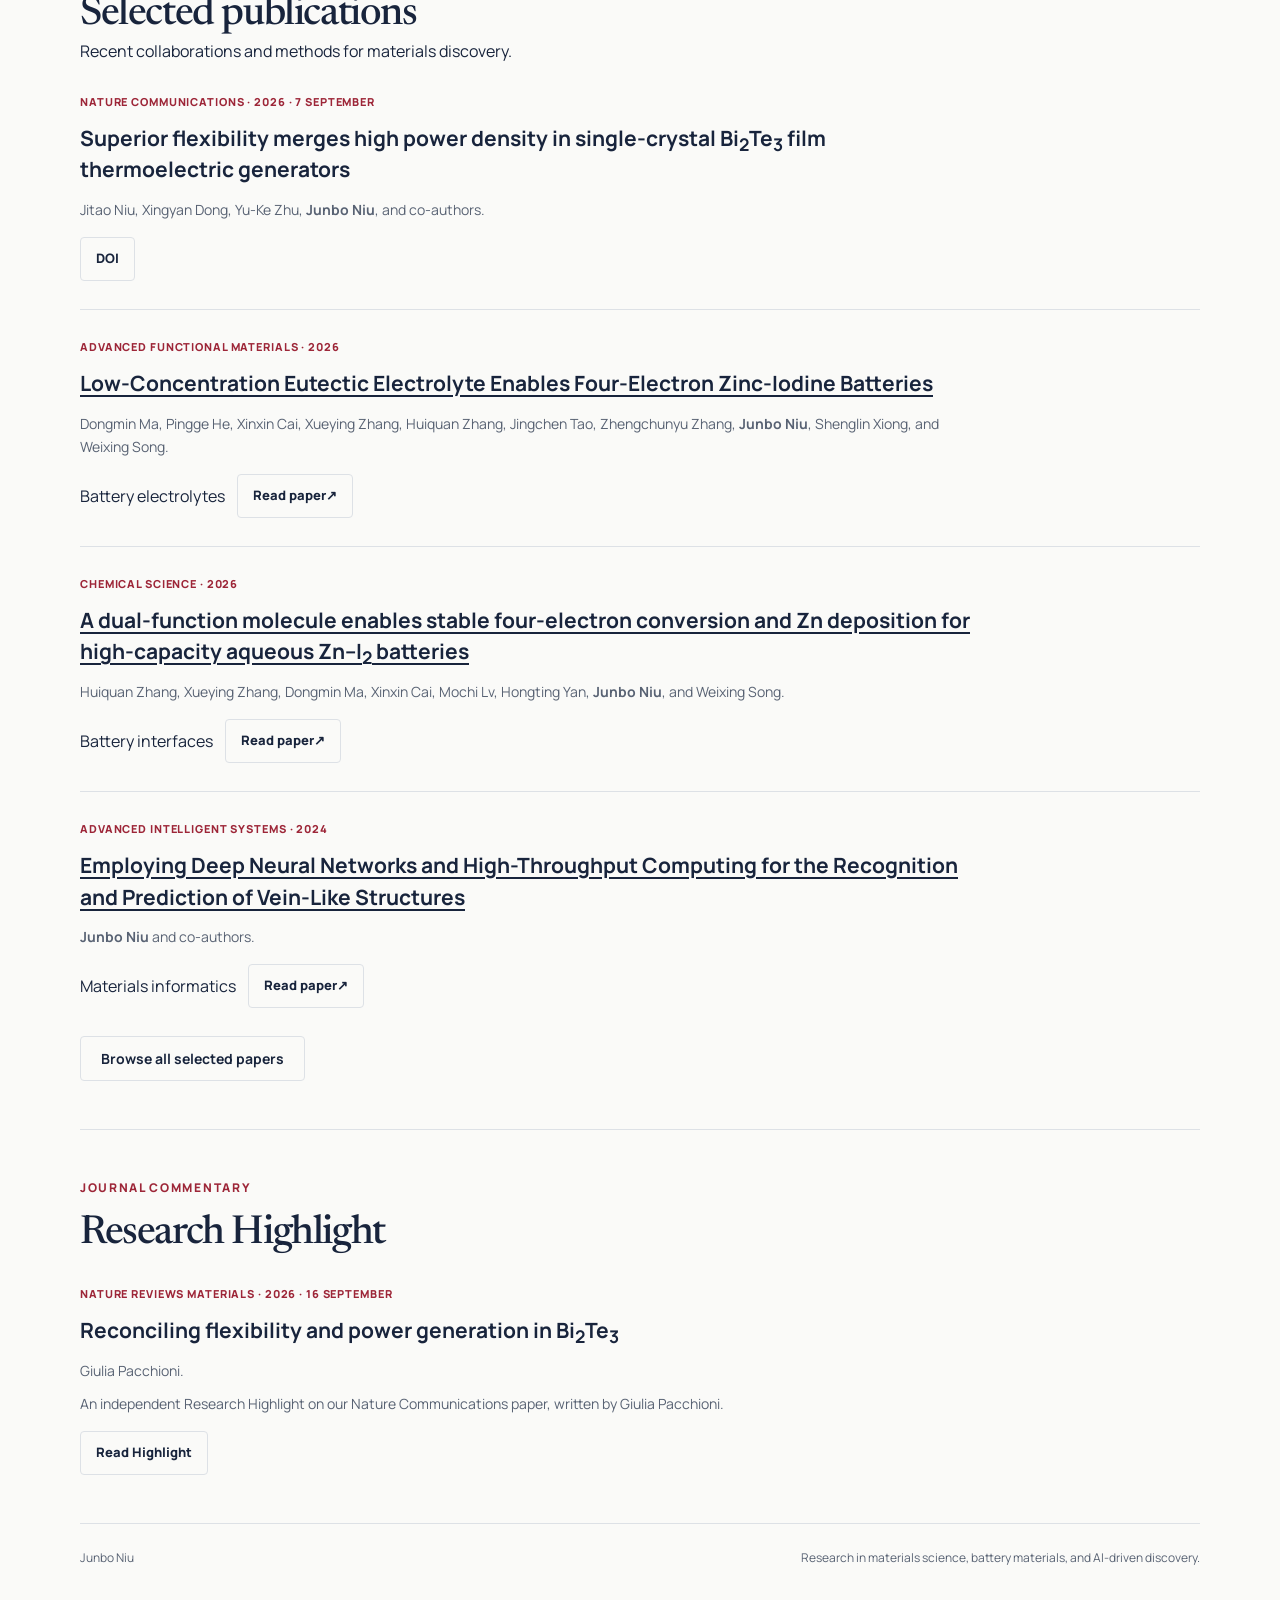
==== commit d205a5dd: "feat: refresh verified publications and academic navigation" ====
--- a/index.html
+++ b/index.html
@@ -8,6 +8,11 @@
       name="description"
       content="Junbo Niu is a materials researcher working on AI for materials discovery, battery materials, multiscale modeling, and data-driven scientific workflows."
     />
+    <link rel="canonical" href="https://simonkingcat.github.io/" />
+    <meta property="og:type" content="website" />
+    <meta property="og:title" content="Junbo Niu · Materials Research" />
+    <meta property="og:url" content="https://simonkingcat.github.io/" />
+    <meta property="og:description" content="AI for materials discovery, battery materials, and computational modeling at NTU." />
     <link rel="icon" href="favicon.svg" type="image/svg+xml" />
     <link rel="preconnect" href="https://fonts.googleapis.com" />
     <link rel="preconnect" href="https://fonts.gstatic.com" crossorigin />
@@ -15,22 +20,18 @@
       href="https://fonts.googleapis.com/css2?family=Manrope:wght@400;500;700;800&family=Newsreader:opsz,wght@6..72,500;6..72,700&display=swap"
       rel="stylesheet"
     />
-    <link rel="stylesheet" href="styles.css" />
+    <link rel="stylesheet" href="styles.css?v=20261009" />
   </head>
   <body>
+    <a class="skip-link" href="#main">Skip to content</a>
     <div class="page-shell">
-      <nav class="topbar">
-        <a href="index.html" class="brand" aria-label="Junbo Niu home">JN</a>
+      <nav class="topbar" aria-label="Main navigation">
+        <a href="index.html" class="brand" aria-label="Junbo Niu home">JN<span class="brand-dot">.</span></a>
         <div class="topbar-links">
-          <a href="projects.html">Projects</a>
+          <a href="index.html" aria-current="page">About</a>
+          <a href="projects.html">Research</a>
           <a href="publications.html">Publications</a>
-          <a
-            href="https://scholar.google.com/citations?user=FhTkiQkAAAAJ&hl=en"
-            target="_blank"
-            rel="noreferrer"
-            >Scholar</a
-          >
-          <a href="mailto:junbo.niu@ntu.edu.sg">Email</a>
+          <a href="mailto:junbo.niu@ntu.edu.sg">Contact <span aria-hidden="true">↗</span></a>
         </div>
       </nav>
       <header class="hero">
@@ -68,16 +69,18 @@
               >Google Scholar</a
             >
             <a
-              href="https://www.researchgate.net/profile/Niu-Junbo-2?ev=hdr_xprf"
+              href="https://www.researchgate.net/profile/Niu-Junbo-2"
               target="_blank"
               rel="noreferrer"
               >ResearchGate</a
             >
+            <a href="https://orcid.org/0000-0002-2135-6853" target="_blank" rel="noreferrer">ORCID</a>
+            <a href="https://github.com/SimonkingCat" target="_blank" rel="noreferrer">GitHub</a>
           </div>
         </aside>
       </header>
 
-      <main>
+      <main id="main">
         <aside class="latest-update" aria-label="Latest publication">
           <p class="section-tag">Latest publication<br />September 2026</p>
           <p>Our work on flexible Bi<sub>2</sub>Te<sub>3</sub> thermoelectric generators is published in <strong>Nature Communications</strong>.</p>
@@ -109,6 +112,8 @@
                 materials, multiscale modeling, DFT, and scientific data
                 workflows.
               </p>
+              <p>My doctoral work focused on steel surface engineering, plasma nitriding,
+                ion implantation, and first-principles calculations.</p>
             </div>
             <div class="mini-facts">
               <span>Energy Materials</span>
@@ -156,7 +161,8 @@
 
         <section class="section">
           <p class="section-tag">Publications</p>
-          <h2>Selected published papers</h2>
+          <h2>Selected publications</h2>
+          <p class="section-intro">Recent collaborations and methods for materials discovery.</p>
           <div class="publication-list">
             <article class="publication-item" id="bi2te3-2026">
               <p class="publication-meta">Nature Communications · 2026 · 7 September</p>
@@ -165,7 +171,7 @@
                 Bi<sub>2</sub>Te<sub>3</sub> film thermoelectric generators
               </h3>
               <p class="publication-authors">
-                Jitao Niu, Xingyan Dong, Yu-Ke Zhu, Junbo Niu, and co-authors.
+                Jitao Niu, Xingyan Dong, Yu-Ke Zhu, <strong>Junbo Niu</strong>, and co-authors.
               </p>
               <div class="paper-links">
                 <a
@@ -176,64 +182,36 @@
                 >
               </div>
             </article>
-            <article class="publication-item">
-              <p class="publication-meta">Materials · 2024</p>
-              <h3>
-                Leveraging Deep Neural Networks for Estimating Vickers Hardness
-                from Nanoindentation Hardness
-              </h3>
-              <p class="publication-authors">
-                Junbo Niu, Boyu Miao, Jiaqi Guo, Zhenyu Ding, and co-authors.
-              </p>
-              <div class="paper-links">
-                <a
-                  href="https://doi.org/10.3390/ma17010148"
-                  target="_blank"
-                  rel="noreferrer"
-                  >DOI</a
-                >
-              </div>
-            </article>
-            <article class="publication-item">
-              <p class="publication-meta">Applied Surface Science · 2023</p>
-              <h3>
-                Effect of nitriding on the transformation of alloy carbides
-                (VC and Mo2C) in 8Cr4Mo4V steel
-              </h3>
-              <p class="publication-authors">
-                Junbo Niu, M. W. Qureshi, Zhenyu Ding, Xiaoxu Ma, and Yan He.
-              </p>
-              <div class="paper-links">
-                <a
-                  href="https://doi.org/10.1016/j.apsusc.2022.155561"
-                  target="_blank"
-                  rel="noreferrer"
-                  >DOI</a
-                >
-              </div>
-            </article>
-            <article class="publication-item">
-              <p class="publication-meta">Materialia · 2022</p>
-              <h3>
-                Characterization of Vein-Like Structures Formed in Nitrided
-                Layers during Plasma Nitriding of 8Cr4Mo4V Steel
-              </h3>
-              <p class="publication-authors">
-                J. B. Niu, X. H. Zhang, X. X. Ma, Y. Liu, L. Q. Wang, and T. B.
-                Wu.
-              </p>
-              <div class="paper-links">
-                <a
-                  href="https://doi.org/10.1016/j.mtla.2022.101378"
-                  target="_blank"
-                  rel="noreferrer"
-                  >DOI</a
-                >
+            <article class="publication-item" id="eutectic-2026">
+              <p class="publication-meta">Advanced Functional Materials · 2026</p>
+              <h3><a href="https://doi.org/10.1002/adfm.75378" target="_blank" rel="noreferrer">Low-Concentration Eutectic Electrolyte Enables Four-Electron Zinc-Iodine Batteries</a></h3>
+              <p class="publication-authors">Dongmin Ma, Pingge He, Xinxin Cai, Xueying Zhang, Huiquan Zhang, Jingchen Tao, Zhengchunyu Zhang, <strong>Junbo Niu</strong>, Shenglin Xiong, and Weixing Song.</p>
+              <div class="paper-links">
+                <span class="research-tag">Battery electrolytes</span>
+                <a href="https://doi.org/10.1002/adfm.75378" target="_blank" rel="noreferrer" aria-label="Read Advanced Functional Materials paper">Read paper <span aria-hidden="true">↗</span></a>
+              </div>
+            </article>
+            <article class="publication-item" id="zinc-iodine-2026">
+              <p class="publication-meta">Chemical Science · 2026</p>
+              <h3><a href="https://doi.org/10.1039/D6SC00182C" target="_blank" rel="noreferrer">A dual-function molecule enables stable four-electron conversion and Zn deposition for high-capacity aqueous Zn–I<sub>2</sub> batteries</a></h3>
+              <p class="publication-authors">Huiquan Zhang, Xueying Zhang, Dongmin Ma, Xinxin Cai, Mochi Lv, Hongting Yan, <strong>Junbo Niu</strong>, and Weixing Song.</p>
+              <div class="paper-links">
+                <span class="research-tag">Battery interfaces</span>
+                <a href="https://doi.org/10.1039/D6SC00182C" target="_blank" rel="noreferrer" aria-label="Read Chemical Science paper">Read paper <span aria-hidden="true">↗</span></a>
+              </div>
+            </article>
+            <article class="publication-item" id="vein-structures-2024">
+              <p class="publication-meta">Advanced Intelligent Systems · 2024</p>
+              <h3><a href="https://doi.org/10.1002/aisy.202400260" target="_blank" rel="noreferrer">Employing Deep Neural Networks and High-Throughput Computing for the Recognition and Prediction of Vein-Like Structures</a></h3>
+              <p class="publication-authors"><strong>Junbo Niu</strong> and co-authors.</p>
+              <div class="paper-links">
+                <span class="research-tag">Materials informatics</span>
+                <a href="https://doi.org/10.1002/aisy.202400260" target="_blank" rel="noreferrer" aria-label="Read Advanced Intelligent Systems paper">Read paper <span aria-hidden="true">↗</span></a>
               </div>
             </article>
           </div>
           <div class="section-actions">
-            <a href="publications.html" class="button secondary">Full Publication List</a>
+            <a href="publications.html" class="button secondary">Browse all selected papers</a>
           </div>
         </section>
 
--- a/styles.css
+++ b/styles.css
@@ -1,565 +1,99 @@
 :root {
-  --bg: #eef2f6;
-  --panel: rgba(255, 255, 255, 0.5);
-  --card: rgba(255, 255, 255, 0.58);
-  --ink: #111827;
-  --muted: #667384;
-  --accent: #1473e6;
-  --accent-soft: rgba(20, 115, 230, 0.12);
-  --line: rgba(255, 255, 255, 0.56);
-  --shadow: 0 20px 50px rgba(15, 23, 42, 0.08);
+  --bg: #fafaf8;
+  --panel: #fff;
+  --card: #fff;
+  --ink: #18243c;
+  --muted: #586273;
+  --accent: #9d2638;
+  --line: #dde1e6;
 }
+* { box-sizing: border-box; }
+html { scroll-behavior: smooth; }
+body { margin: 0; background: var(--bg); color: var(--ink); font-family: "Manrope", sans-serif; line-height: 1.65; }
+a { color: var(--ink); text-underline-offset: 4px; }
+a:hover { color: var(--accent); }
+a:focus-visible { outline: 3px solid var(--accent); outline-offset: 5px; }
+.page-shell { width: min(1120px, calc(100% - 64px)); margin: 0 auto; }
+.topbar { display: flex; align-items: center; justify-content: space-between; gap: 24px; padding: 24px 0; border-bottom: 1px solid var(--line); }
+.brand { font-family: "Newsreader", Georgia, serif; font-size: 30px; font-weight: 700; text-decoration: none; }
+.topbar-links { display: flex; flex-wrap: wrap; gap: 24px; }
+.topbar-links a { font-size: 14px; font-weight: 700; text-decoration: none; }
+.hero { display: grid; grid-template-columns: minmax(0, 1.5fr) minmax(0, 1fr); gap: 64px; padding: 72px 0 64px; align-items: center; }
+.compact-hero { grid-template-columns: 1fr; padding: 56px 0 40px; }
+.hero-copy { min-width: 0; }
+h1, h2 { font-family: "Newsreader", Georgia, serif; font-weight: 500; letter-spacing: -0.035em; line-height: 1.12; margin: 0; }
+h1 { font-size: clamp(46px, 6.5vw, 80px); }
+h2 { font-size: clamp(28px, 3.3vw, 40px); }
+h3 { font-size: 19px; line-height: 1.5; margin: 0 0 12px; }
+p { margin: 0 0 16px; }
+.lede { font-size: 19px; line-height: 1.75; max-width: 570px; margin: 22px 0 0; color: var(--muted); }
+.eyebrow, .section-tag, .card-label, .timeline-label { color: var(--accent); font-size: 12px; font-weight: 800; letter-spacing: 0.14em; text-transform: uppercase; margin: 0 0 14px; }
+.hero-card { border-left: 1px solid var(--line); padding: 4px 0 4px 32px; }
+.avatar-glass { display: none; }
+.hero-facts { display: grid; gap: 10px; }
+.hero-facts p { font-size: 13px; margin: 0; color: var(--muted); overflow-wrap: anywhere; }
+.hero-facts strong { display: inline-block; min-width: 52px; color: var(--ink); }
+.profile-links, .contact-links, .hero-actions, .paper-links { display: flex; flex-wrap: wrap; align-items: center; gap: 12px; margin-top: 22px; }
+.profile-links a, .contact-links a { font-size: 13px; font-weight: 700; overflow-wrap: anywhere; }
+.button { display: inline-flex; align-items: center; justify-content: center; min-height: 44px; padding: 10px 20px; border: 1px solid var(--line); border-radius: 4px; text-decoration: none; font-size: 14px; font-weight: 700; }
+.button.primary { color: white; background: var(--ink); border-color: var(--ink); }
+.button.secondary { background: transparent; }
+.button:hover { border-color: var(--accent); }
+.button.primary:hover { background: var(--accent); color: white; }
+.latest-update { display: grid; grid-template-columns: 150px minmax(0, 1fr) auto; align-items: center; gap: 24px; padding: 24px 28px; background: #f0f2f5; border-left: 3px solid var(--accent); }
+.latest-update p { margin: 0; font-size: 14px; }
+.latest-update .section-tag { font-size: 11px; }
+.latest-update a { font-weight: 700; }
+.section { border-top: 1px solid var(--line); padding: 48px 0; margin-top: 0; }
+main > .section:first-child { margin-top: 40px; }
+.two-column { display: grid; grid-template-columns: 0.85fr 1.15fr; gap: 56px; }
+.section-copy p, .research-card p, .project-item p, .profile-summary p, .contact-panel > p { color: var(--muted); }
+.profile-summary { margin-top: 24px; }
+.profile-summary p { font-size: 14px; }
+.profile-summary strong { color: var(--ink); }
+.mini-facts, .keyword-cloud { display: flex; flex-wrap: wrap; gap: 8px; margin-top: 24px; }
+.mini-facts span, .keyword-cloud span { font-size: 12px; color: var(--muted); padding: 5px 10px; border: 1px solid var(--line); border-radius: 3px; }
+.section-heading { display: flex; align-items: end; justify-content: space-between; gap: 24px; margin-bottom: 28px; }
+.research-grid, .grid.cards { display: grid; grid-template-columns: repeat(3, minmax(0, 1fr)); gap: 24px; }
+.research-card, .card { padding: 24px; background: white; border: 1px solid var(--line); border-radius: 4px; }
+.research-card h3 { font-size: 17px; }
+.research-card p { font-size: 14px; margin-bottom: 0; }
+.research-card .timeline-label { color: var(--accent); font-size: 11px; margin-bottom: 16px; }
+.publication-list, .project-list { margin-top: 28px; }
+.publication-item, .project-item { padding: 28px 0; border-bottom: 1px solid var(--line); }
+.publication-item:last-child, .project-item:last-child { border-bottom: 0; padding-bottom: 0; }
+.publication-item:first-child, .project-item:first-child { padding-top: 0; }
+.publication-item h3 { max-width: 900px; font-size: 21px; font-weight: 700; }
+.publication-meta { color: var(--accent); font-size: 11px; font-weight: 800; letter-spacing: 0.08em; text-transform: uppercase; margin: 0 0 12px; }
+.publication-authors { color: var(--muted); font-size: 14px; max-width: 900px; margin: 10px 0 0; }
+.paper-links { margin-top: 16px; }
+.paper-links a { font-size: 13px; font-weight: 800; display: inline-flex; align-items: center; min-height: 44px; padding: 0 15px; border: 1px solid var(--line); border-radius: 4px; text-decoration: none; }
+.paper-links a:hover { border-color: var(--accent); }
+.section-actions { margin-top: 28px; }
+.detail-list { color: var(--muted); padding-left: 20px; }
+.contact-panel h2 { margin-bottom: 20px; }
+.site-footer { display: flex; justify-content: space-between; gap: 24px; border-top: 1px solid var(--line); padding: 24px 0 40px; font-size: 12px; color: var(--muted); }
+.site-footer p { margin: 0; }
+sub { line-height: 0; }
+@media (max-width: 860px) {
+  .hero { gap: 32px; }
+  .two-column { gap: 32px; grid-template-columns: 1fr; }
+  .research-grid, .grid.cards { grid-template-columns: 1fr; gap: 12px; }
+  .latest-update { grid-template-columns: 1fr; gap: 12px; }
+}
+@media (max-width: 600px) {
+  .page-shell { width: calc(100% - 40px); }
+  .topbar { gap: 20px; padding: 18px 0; }
+  .topbar-links { gap: 14px; }
+  .topbar-links a { font-size: 12px; }
+  .hero { grid-template-columns: 1fr; padding: 40px 0; gap: 32px; }
+  .hero-card { border-left: 0; border-top: 1px solid var(--line); padding: 24px 0 0; }
+  .lede { font-size: 17px; }
+  .section { padding: 32px 0; }
+  .section-heading { align-items: start; flex-direction: column; }
+  .publication-item h3 { font-size: 18px; }
+  .site-footer { flex-direction: column; gap: 8px; }
+  .latest-update { padding: 20px; }
+}
+@media (prefers-reduced-motion: reduce) { html { scroll-behavior: auto; } }
 
-* {
-  box-sizing: border-box;
-}
-
-html {
-  scroll-behavior: smooth;
-}
-
-body {
-  margin: 0;
-  color: var(--ink);
-  font-family: "Manrope", sans-serif;
-  background:
-    radial-gradient(circle at top left, rgba(255, 255, 255, 0.96), transparent 28%),
-    radial-gradient(circle at 85% 12%, rgba(125, 175, 255, 0.16), transparent 26%),
-    radial-gradient(circle at 20% 88%, rgba(200, 220, 247, 0.5), transparent 22%),
-    linear-gradient(180deg, #f7f9fc, #edf1f6 58%, #eef2f6);
-}
-
-.page-shell {
-  width: min(1120px, calc(100% - 32px));
-  margin: 24px auto 48px;
-}
-
-.topbar {
-  display: flex;
-  align-items: center;
-  justify-content: space-between;
-  gap: 18px;
-  padding: 16px 20px;
-  margin-bottom: 18px;
-  border: 1px solid var(--line);
-  border-radius: 18px;
-  background: rgba(255, 255, 255, 0.42);
-  backdrop-filter: blur(24px) saturate(140%);
-  -webkit-backdrop-filter: blur(24px) saturate(140%);
-  box-shadow: var(--shadow);
-}
-
-.brand {
-  color: var(--ink);
-  text-decoration: none;
-  font-family: "Newsreader", serif;
-  display: inline-flex;
-  align-items: center;
-  justify-content: center;
-  width: 44px;
-  height: 44px;
-  border-radius: 999px;
-  font-size: 1.25rem;
-  font-weight: 700;
-  background: rgba(255, 255, 255, 0.56);
-  border: 1px solid rgba(255, 255, 255, 0.68);
-}
-
-.topbar-links {
-  display: flex;
-  flex-wrap: wrap;
-  gap: 14px;
-}
-
-.topbar-links a {
-  color: var(--muted);
-  text-decoration: none;
-  font-weight: 700;
-  transition: color 140ms ease;
-}
-
-.topbar-links a:hover {
-  color: var(--ink);
-}
-
-.hero,
-.section,
-.contact-panel {
-  border: 1px solid var(--line);
-  background: var(--panel);
-  backdrop-filter: blur(24px) saturate(140%);
-  -webkit-backdrop-filter: blur(24px) saturate(140%);
-  box-shadow: var(--shadow);
-}
-
-.hero {
-  display: grid;
-  grid-template-columns: 1.2fr 0.82fr;
-  gap: 20px;
-  padding: 32px;
-  border-radius: 24px;
-  min-height: 320px;
-}
-
-.compact-hero {
-  grid-template-columns: 1fr;
-  min-height: auto;
-}
-
-.hero-copy {
-  align-self: center;
-}
-
-.hero-note {
-  margin: 14px 0 0;
-  color: var(--muted);
-  line-height: 1.7;
-}
-
-.hero-facts {
-  display: grid;
-  gap: 10px;
-  margin-top: 6px;
-}
-
-.hero-facts p {
-  margin: 0;
-  color: var(--muted);
-  line-height: 1.5;
-}
-
-.hero-facts strong {
-  color: var(--ink);
-  font-weight: 700;
-  margin-right: 8px;
-}
-
-.eyebrow,
-.section-tag,
-.card-label,
-.timeline-label {
-  text-transform: uppercase;
-  letter-spacing: 0.14em;
-  font-size: 0.75rem;
-  font-weight: 800;
-  color: var(--accent);
-}
-
-h1,
-h2,
-h3 {
-  margin: 0;
-}
-
-h1,
-h2 {
-  font-family: "Newsreader", serif;
-  line-height: 0.98;
-}
-
-h1 {
-  font-size: clamp(3rem, 6vw, 4.8rem);
-  margin-top: 4px;
-  letter-spacing: -0.045em;
-}
-
-h2 {
-  font-size: clamp(1.9rem, 4vw, 3rem);
-  letter-spacing: -0.04em;
-}
-
-h3 {
-  font-size: 1.2rem;
-  margin-bottom: 10px;
-}
-
-.lede {
-  max-width: 560px;
-  margin: 16px 0 0;
-  font-size: clamp(1.02rem, 1.9vw, 1.16rem);
-  line-height: 1.62;
-}
-
-.summary,
-.section-copy p,
-.research-card p,
-.card p,
-.contact-panel p {
-  color: var(--muted);
-  line-height: 1.72;
-}
-
-.hero-actions {
-  display: flex;
-  flex-wrap: wrap;
-  gap: 12px;
-  margin-top: 24px;
-}
-
-.button {
-  display: inline-flex;
-  align-items: center;
-  justify-content: center;
-  min-height: 44px;
-  padding: 0 16px;
-  border-radius: 999px;
-  text-decoration: none;
-  font-weight: 700;
-  border: 1px solid transparent;
-  transition: transform 140ms ease, background 140ms ease, border-color 140ms ease;
-}
-
-.button:hover {
-  transform: translateY(-1px);
-}
-
-.button.primary {
-  color: white;
-  background: rgba(17, 24, 39, 0.92);
-}
-
-.button.secondary {
-  color: var(--ink);
-  background: rgba(255, 255, 255, 0.44);
-  border-color: rgba(255, 255, 255, 0.62);
-}
-
-.profile-links,
-.contact-links {
-  display: flex;
-  flex-wrap: wrap;
-  gap: 8px;
-  margin-top: 16px;
-}
-
-.profile-links a,
-.contact-links a {
-  display: inline-flex;
-  align-items: center;
-  justify-content: center;
-  min-height: 38px;
-  padding: 0 14px;
-  border-radius: 999px;
-  color: var(--ink);
-  text-decoration: none;
-  font-weight: 600;
-  background: rgba(255, 255, 255, 0.48);
-  border: 1px solid rgba(255, 255, 255, 0.62);
-  font-size: 0.95rem;
-}
-
-.hero-card,
-.card,
-.contact-panel {
-  border-radius: 24px;
-}
-
-.hero-card {
-  align-self: stretch;
-  padding: 22px;
-  border: 1px solid rgba(255, 255, 255, 0.62);
-  background: var(--card);
-  display: flex;
-  flex-direction: column;
-  justify-content: center;
-  gap: 12px;
-}
-
-.hero-card ul {
-  margin: 18px 0 0;
-  padding-left: 18px;
-  line-height: 1.9;
-  color: var(--muted);
-}
-
-.avatar-glass {
-  display: grid;
-  place-items: center;
-  min-height: 164px;
-}
-
-.avatar-core {
-  position: relative;
-  display: grid;
-  place-items: center;
-  width: 124px;
-  height: 124px;
-  border-radius: 50%;
-  background:
-    radial-gradient(circle at 30% 30%, rgba(255, 255, 255, 0.92), rgba(255, 255, 255, 0.26) 52%, rgba(20, 115, 230, 0.18)),
-    linear-gradient(180deg, rgba(255, 255, 255, 0.7), rgba(255, 255, 255, 0.2));
-  border: 1px solid rgba(255, 255, 255, 0.75);
-  box-shadow:
-    inset 0 1px 0 rgba(255, 255, 255, 0.85),
-    0 20px 45px rgba(35, 71, 122, 0.14);
-}
-
-.avatar-core::after {
-  content: "";
-  position: absolute;
-  inset: 10px;
-  border-radius: 50%;
-  border: 1px solid rgba(255, 255, 255, 0.55);
-}
-
-.avatar-core span {
-  position: relative;
-  z-index: 1;
-  font-family: "Newsreader", serif;
-  font-size: 2.8rem;
-  letter-spacing: -0.06em;
-  color: rgba(17, 24, 39, 0.9);
-}
-
-.section {
-  margin-top: 22px;
-  padding: 26px;
-  border-radius: 22px;
-}
-
-.two-column {
-  display: grid;
-  grid-template-columns: 0.85fr 1.15fr;
-  gap: 28px;
-}
-
-.grid.cards {
-  display: grid;
-  grid-template-columns: repeat(3, minmax(0, 1fr));
-  gap: 18px;
-  margin-top: 24px;
-}
-
-.card {
-  padding: 20px;
-  background: var(--card);
-  border: 1px solid rgba(255, 255, 255, 0.62);
-  box-shadow: inset 0 1px 0 rgba(255, 255, 255, 0.5);
-}
-
-.section-heading {
-  display: flex;
-  align-items: end;
-  justify-content: space-between;
-  gap: 18px;
-  margin-bottom: 26px;
-}
-
-.research-grid {
-  display: grid;
-  grid-template-columns: repeat(3, minmax(0, 1fr));
-  gap: 14px;
-}
-
-.research-card {
-  padding: 16px 18px;
-  border-radius: 16px;
-  border: 1px solid rgba(255, 255, 255, 0.62);
-  background: var(--card);
-}
-
-.research-card h3 {
-  font-size: 1.08rem;
-  margin-bottom: 6px;
-}
-
-.research-card .timeline-label {
-  margin-bottom: 8px;
-}
-
-.split-band {
-  display: grid;
-  grid-template-columns: 0.8fr 1.2fr;
-  gap: 24px;
-  align-items: start;
-}
-
-.compact-band h2 {
-  max-width: 340px;
-}
-
-.keyword-cloud {
-  display: flex;
-  flex-wrap: wrap;
-  gap: 10px;
-}
-
-.keyword-cloud span {
-  padding: 10px 14px;
-  border-radius: 999px;
-  background: var(--card);
-  border: 1px solid rgba(255, 255, 255, 0.62);
-  color: var(--muted);
-  font-weight: 700;
-}
-
-.mini-facts {
-  display: flex;
-  flex-wrap: wrap;
-  gap: 10px;
-  margin-top: 18px;
-}
-
-.mini-facts span {
-  padding: 8px 12px;
-  border-radius: 999px;
-  background: rgba(255, 255, 255, 0.46);
-  color: var(--ink);
-  font-weight: 700;
-  font-size: 0.92rem;
-  border: 1px solid rgba(255, 255, 255, 0.62);
-}
-
-.publication-list {
-  display: grid;
-  gap: 16px;
-  margin-top: 18px;
-}
-
-.publication-item {
-  padding: 20px 22px;
-  border-radius: 18px;
-  border: 1px solid rgba(255, 255, 255, 0.62);
-  background: var(--card);
-}
-
-.paper-links {
-  display: flex;
-  flex-wrap: wrap;
-  gap: 10px;
-  margin-top: 14px;
-}
-
-.paper-links a {
-  display: inline-flex;
-  align-items: center;
-  min-height: 34px;
-  padding: 0 12px;
-  border-radius: 999px;
-  background: rgba(255, 255, 255, 0.46);
-  border: 1px solid rgba(255, 255, 255, 0.62);
-  color: var(--ink);
-  text-decoration: none;
-  font-size: 0.92rem;
-  font-weight: 700;
-}
-
-.detail-list {
-  margin: 0;
-  padding-left: 20px;
-  color: var(--muted);
-  line-height: 1.8;
-}
-
-.detail-list strong {
-  color: var(--ink);
-}
-
-.project-list {
-  display: grid;
-  gap: 16px;
-  margin-top: 12px;
-}
-
-.project-item {
-  padding: 22px;
-  border-radius: 18px;
-  border: 1px solid rgba(255, 255, 255, 0.62);
-  background: var(--card);
-}
-
-.project-item p {
-  color: var(--muted);
-  line-height: 1.7;
-}
-
-.profile-summary {
-  max-width: 760px;
-}
-
-.inline-profile {
-  margin-top: 16px;
-}
-
-.profile-summary p {
-  margin: 0 0 10px;
-  color: var(--muted);
-  line-height: 1.65;
-}
-
-.profile-summary strong {
-  color: var(--ink);
-}
-
-.publication-meta {
-  margin: 0 0 8px;
-  color: var(--accent);
-  font-size: 0.82rem;
-  font-weight: 800;
-  letter-spacing: 0.08em;
-  text-transform: uppercase;
-}
-
-.publication-authors {
-  margin: 8px 0 0;
-  color: var(--muted);
-  line-height: 1.64;
-}
-
-.contact-panel {
-  margin-top: 22px;
-  padding: 26px;
-}
-
-.section-actions {
-  margin-top: 22px;
-}
-
-.site-footer {
-  display: flex;
-  justify-content: space-between;
-  gap: 20px;
-  margin-top: 18px;
-  padding: 18px 6px 0;
-  color: var(--muted);
-  font-size: 0.95rem;
-}
-
-@media (max-width: 860px) {
-  .hero,
-  .two-column,
-  .split-band,
-  .grid.cards,
-  .research-grid {
-    grid-template-columns: 1fr;
-  }
-
-  .topbar,
-  .site-footer {
-    flex-direction: column;
-    align-items: flex-start;
-  }
-
-  .section-heading {
-    align-items: flex-start;
-    flex-direction: column;
-  }
-
-  .hero {
-    padding: 24px;
-  }
-
-  .avatar-glass {
-    min-height: 150px;
-  }
-
-  .avatar-core {
-    width: 116px;
-    height: 116px;
-  }
-
-  .section,
-  .contact-panel {
-    padding: 20px;
-  }
-}
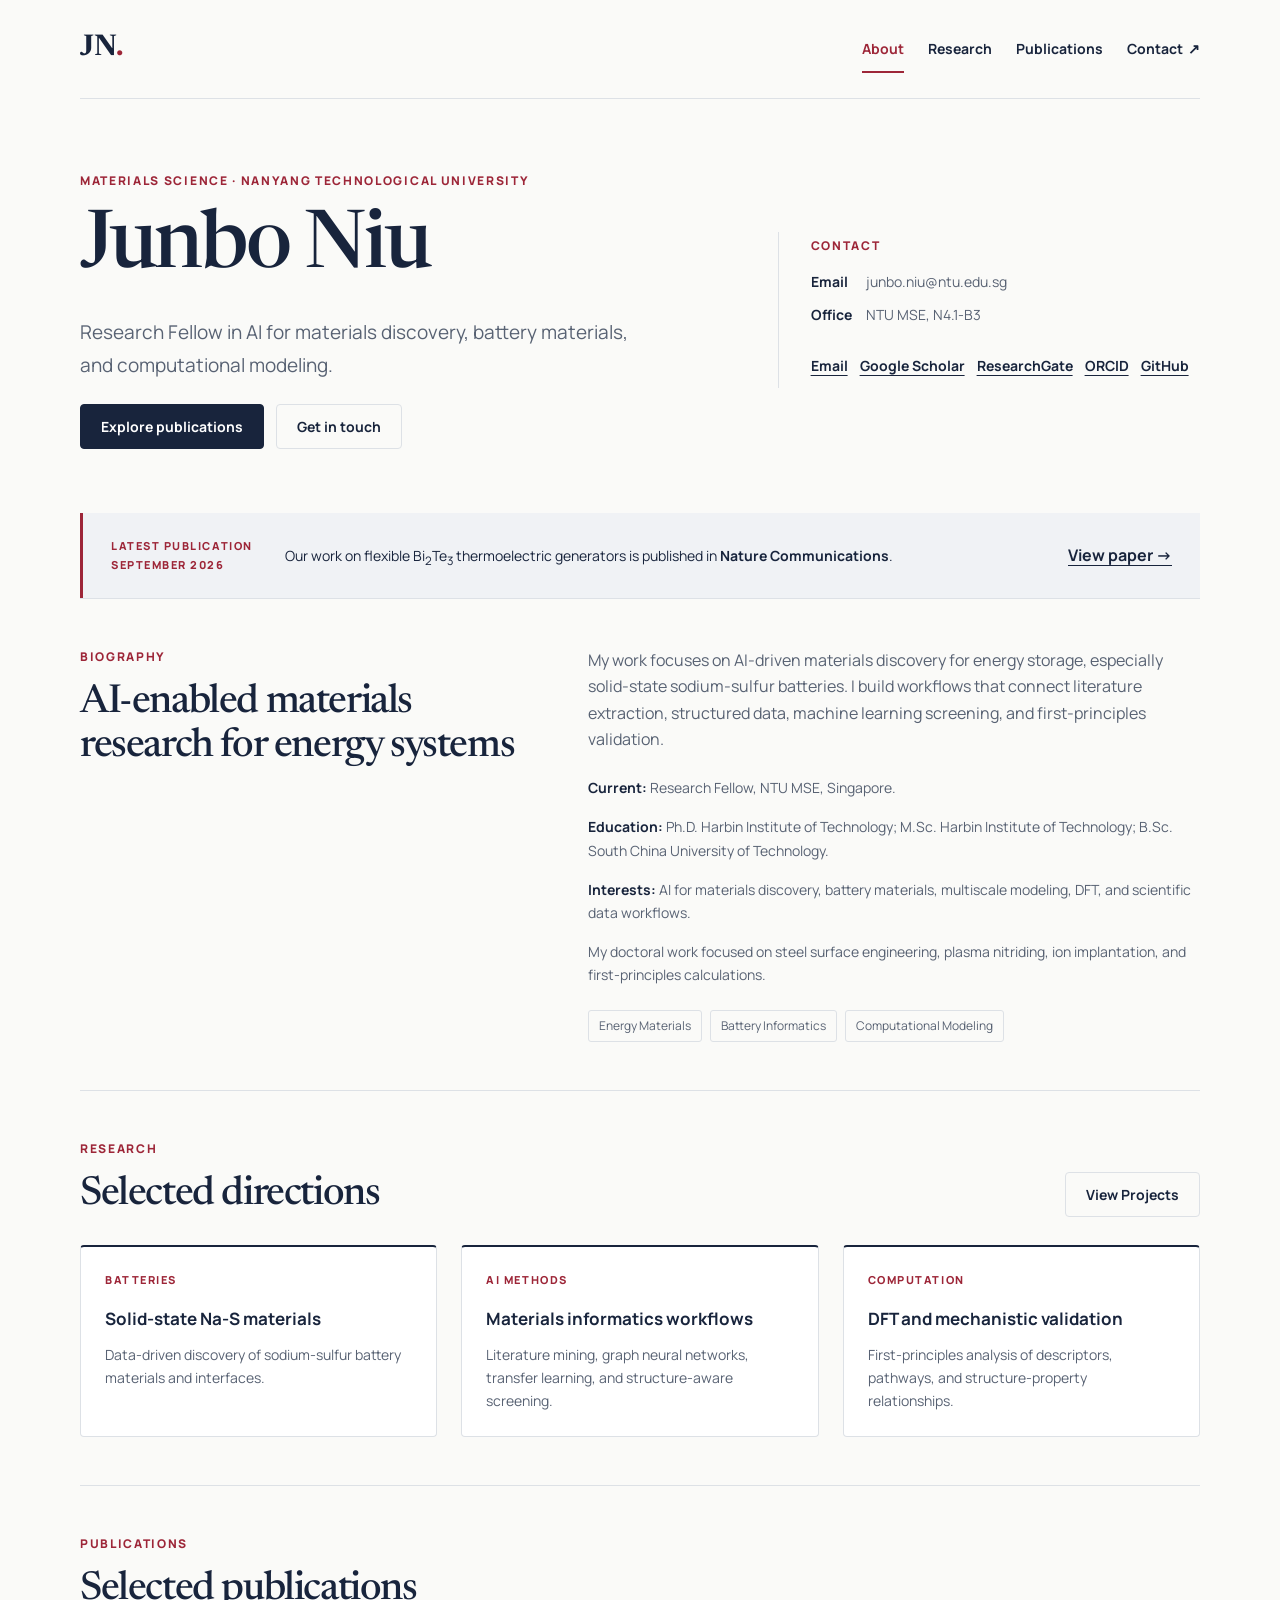
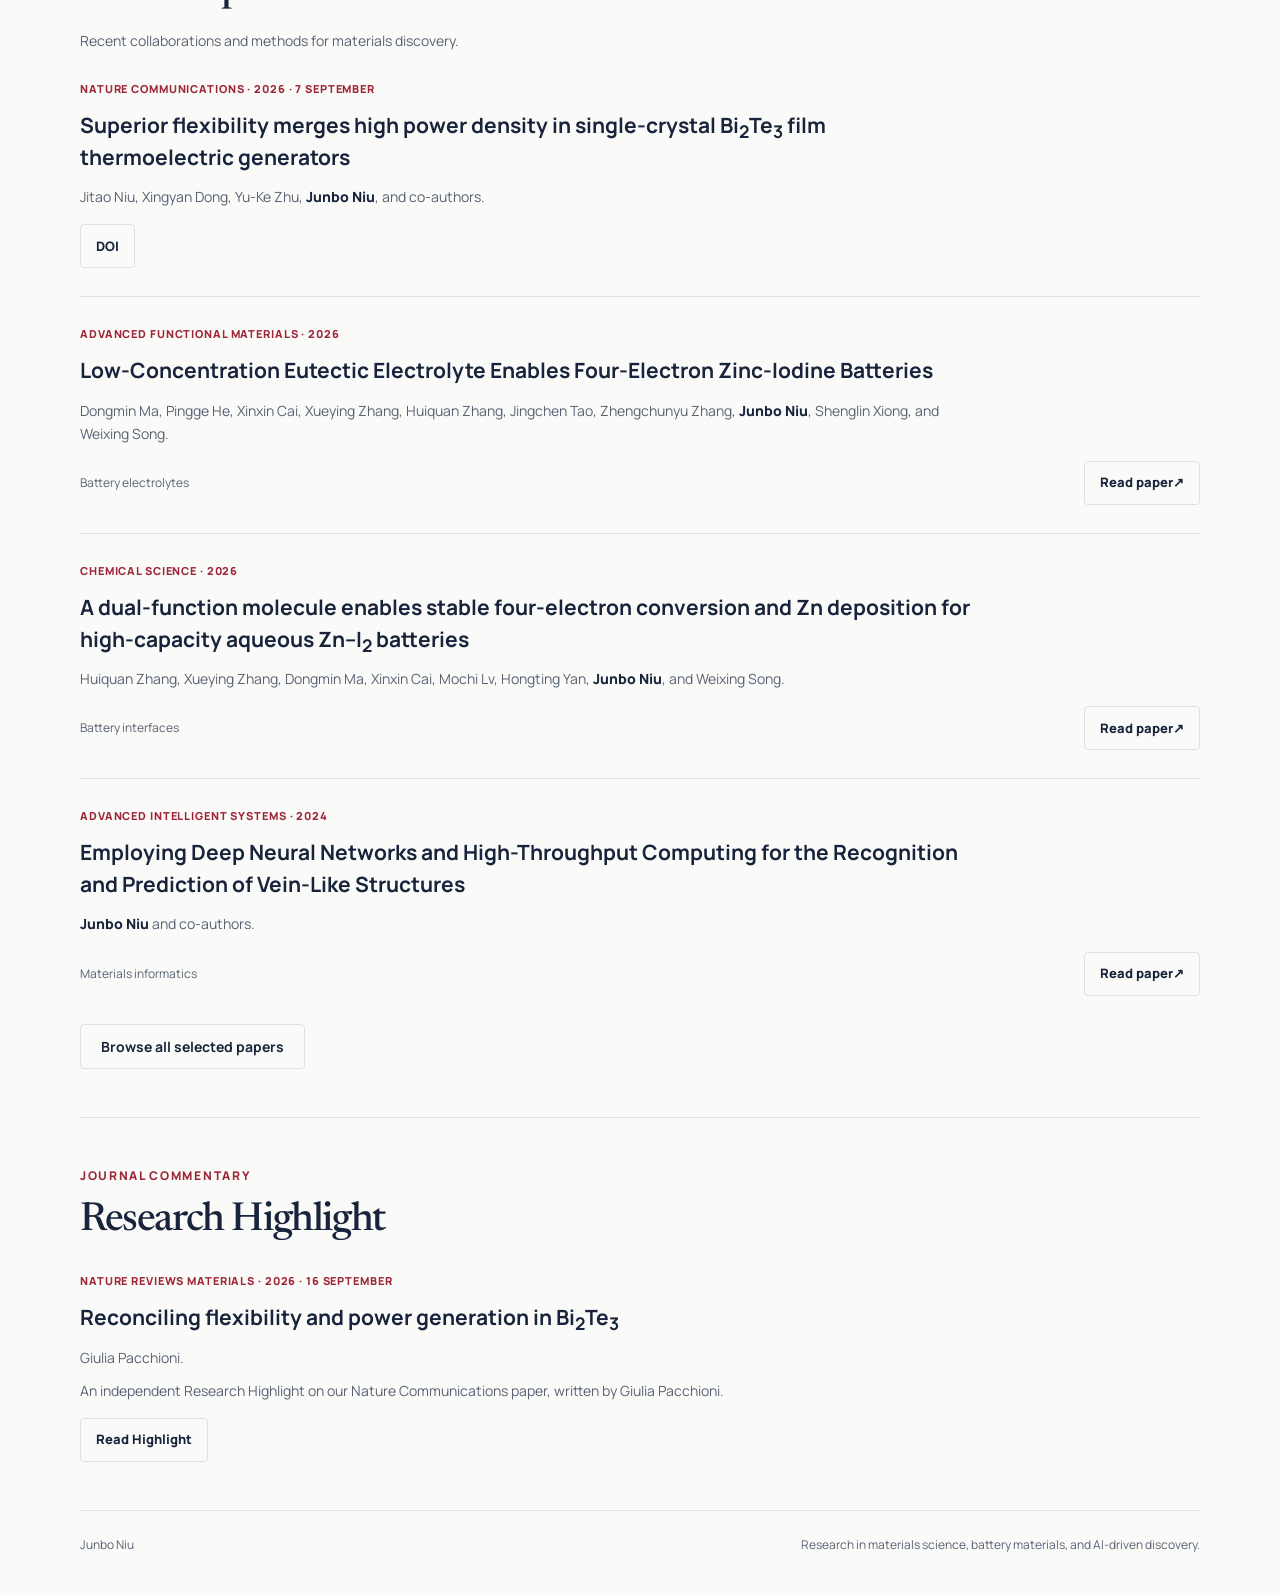
==== commit 6c5baf76: "Remove public phone numbers from academic contact areas" ====
--- a/index.html
+++ b/index.html
@@ -56,8 +56,6 @@
           <p class="card-label">Contact</p>
           <div class="hero-facts">
             <p><strong>Email</strong> junbo.niu@ntu.edu.sg</p>
-            <p><strong>Phone</strong> +86 18804638734</p>
-            <p><strong>Phone</strong> +65 90748451</p>
             <p><strong>Office</strong> NTU MSE, N4.1-B3</p>
           </div>
           <div class="profile-links">
--- a/styles.css
+++ b/styles.css
@@ -97,3 +97,40 @@
 }
 @media (prefers-reduced-motion: reduce) { html { scroll-behavior: auto; } }
 
+
+/* Reading and navigation refinements */
+.brand-dot { color: var(--accent); }
+.topbar-links a { padding: 8px 0; min-height: 44px; display: inline-flex; align-items: center; gap: 5px; }
+.topbar-links a[aria-current="page"] { color: var(--accent); box-shadow: 0 2px 0 var(--accent); }
+.skip-link { position: fixed; z-index: 10; top: -100px; left: 16px; padding: 12px 20px; background: var(--ink); color: white; }
+.skip-link:focus { top: 16px; }
+.section-intro, .publication-note { color: var(--muted); font-size: 14px; margin-top: 16px; }
+.publication-authors strong { color: var(--ink); font-weight: 800; }
+.publication-item h3 a { text-decoration: none; }
+.publication-item { transition: border-color 160ms ease; }
+.publication-item:hover { border-color: var(--accent); }
+.research-tag { color: var(--muted); font-size: 12px; margin-right: auto; }
+.year-nav { display: flex; gap: 8px; flex-wrap: wrap; align-items: center; padding: 18px 0; border-top: 1px solid var(--line); border-bottom: 1px solid var(--line); }
+.year-nav span { font-size: 12px; color: var(--muted); margin-right: 12px; }
+.year-nav a { padding: 8px 14px; min-height: 44px; font-size: 14px; font-weight: 700; text-decoration: none; border-radius: 4px; }
+.year-nav a:hover { background: #f0f2f5; }
+.year-section { display: grid; grid-template-columns: 110px minmax(0,1fr); gap: 36px; }
+.year-section h2 { color: var(--accent); font-size: 30px; }
+.year-section .publication-list { margin-top: 0; }
+[id] { scroll-margin-top: 24px; }
+.research-card { border-top: 2px solid var(--ink); }
+.project-item { padding: 32px 0; }
+.project-item h3 { font-family: "Newsreader", Georgia, serif; font-size: 28px; font-weight: 500; }
+.project-item p { max-width: 780px; }
+.hero-facts p, .profile-links a { font-size: 14px; }
+.profile-links a { min-height: 36px; display: inline-flex; align-items: center; }
+@media (max-width: 600px) {
+  .topbar { align-items: flex-start; }
+  .topbar-links { gap: 4px 14px; justify-content: flex-end; }
+  .topbar-links a { font-size: 13px; }
+  .year-section { grid-template-columns: 1fr; gap: 24px; }
+  .publication-authors { font-size: 14px; line-height: 1.8; }
+  .publication-item h3 { font-size: 19px; }
+  .project-item h3 { font-size: 25px; }
+}
+@media (prefers-reduced-motion: reduce) { .publication-item { transition: none; } }
